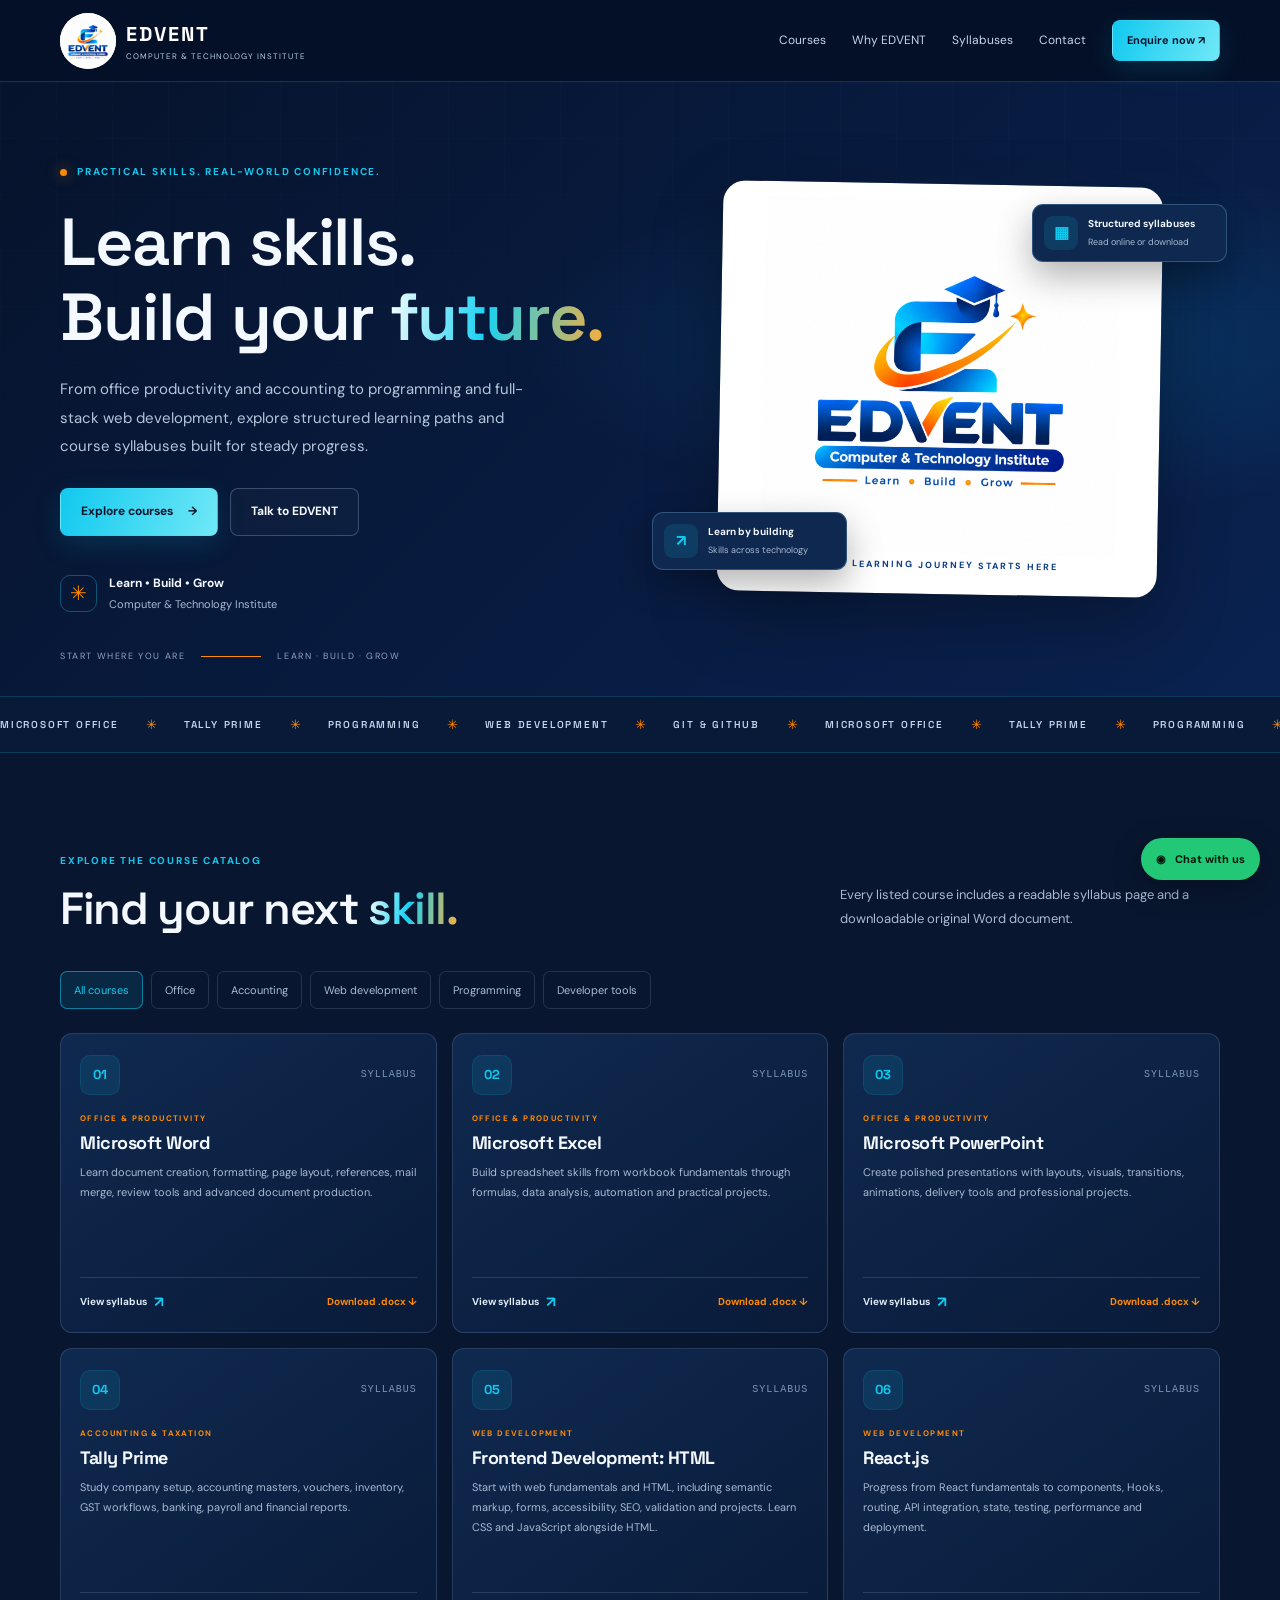
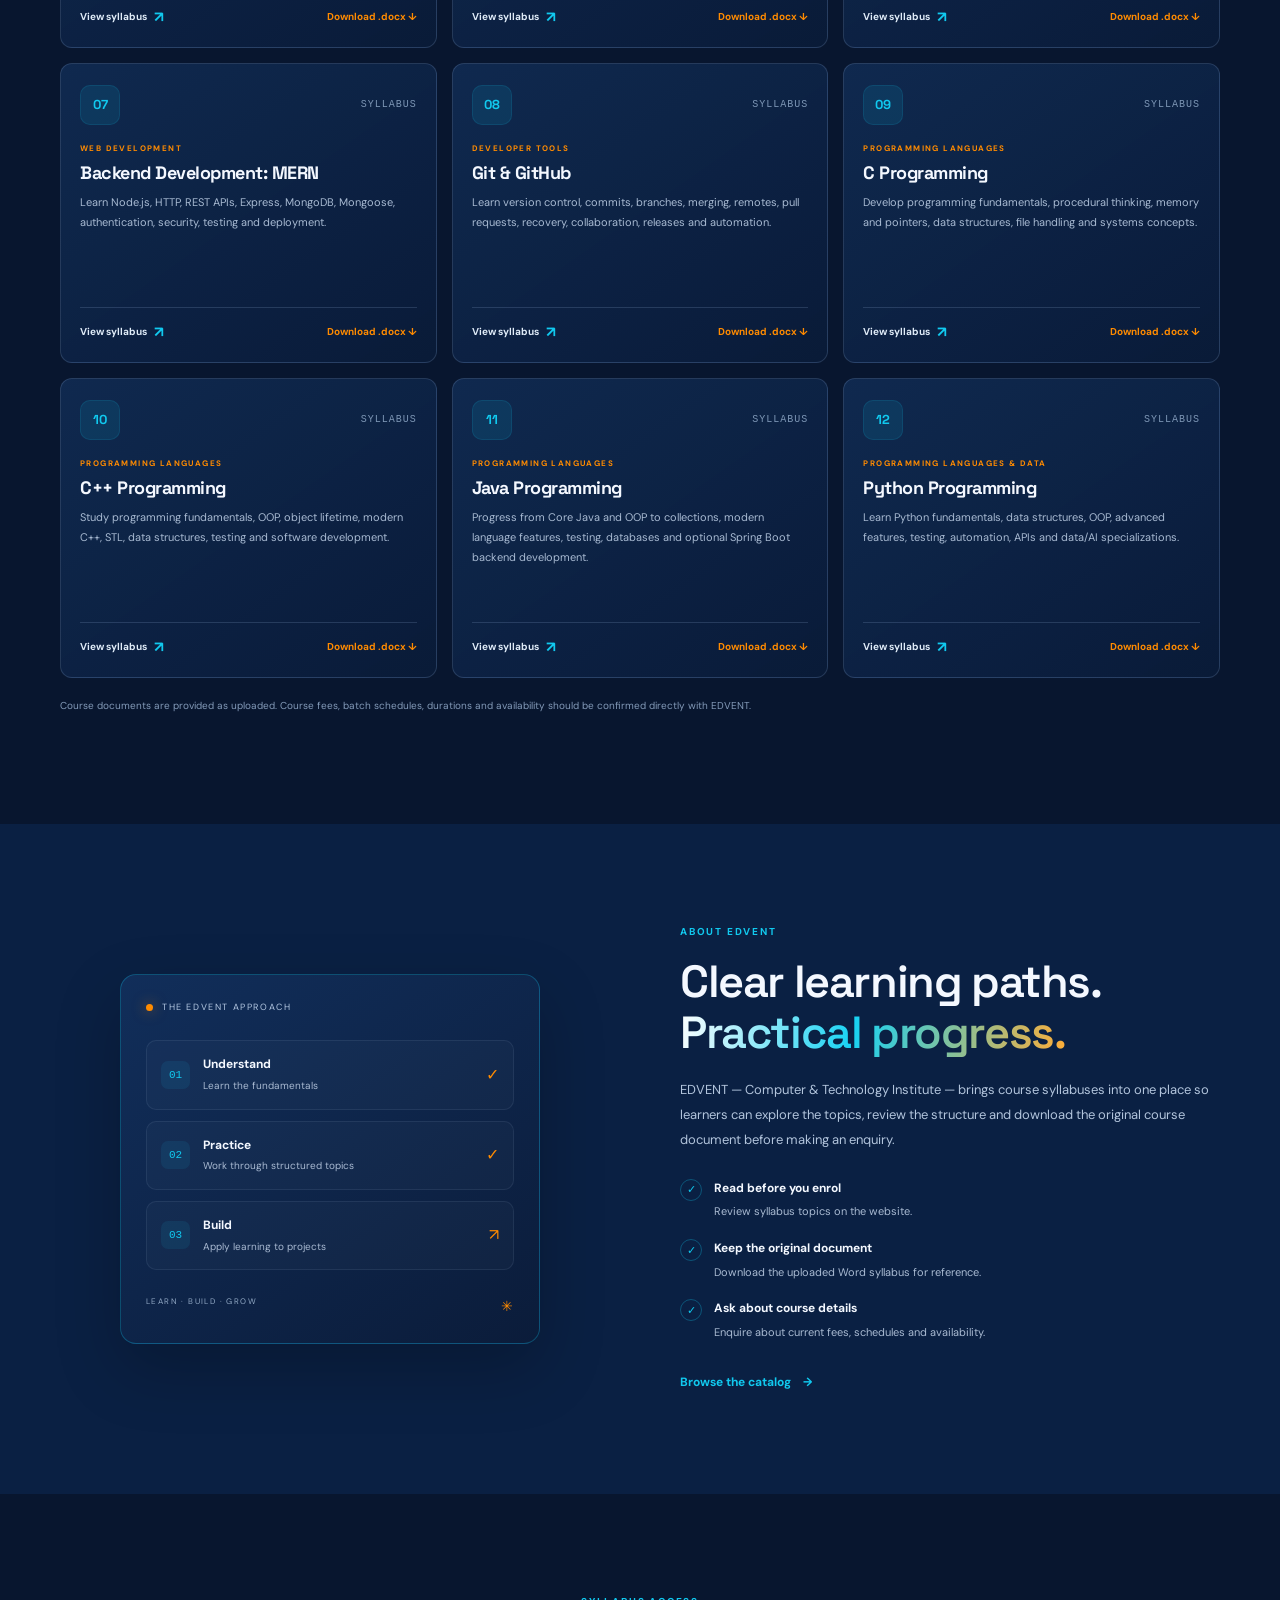
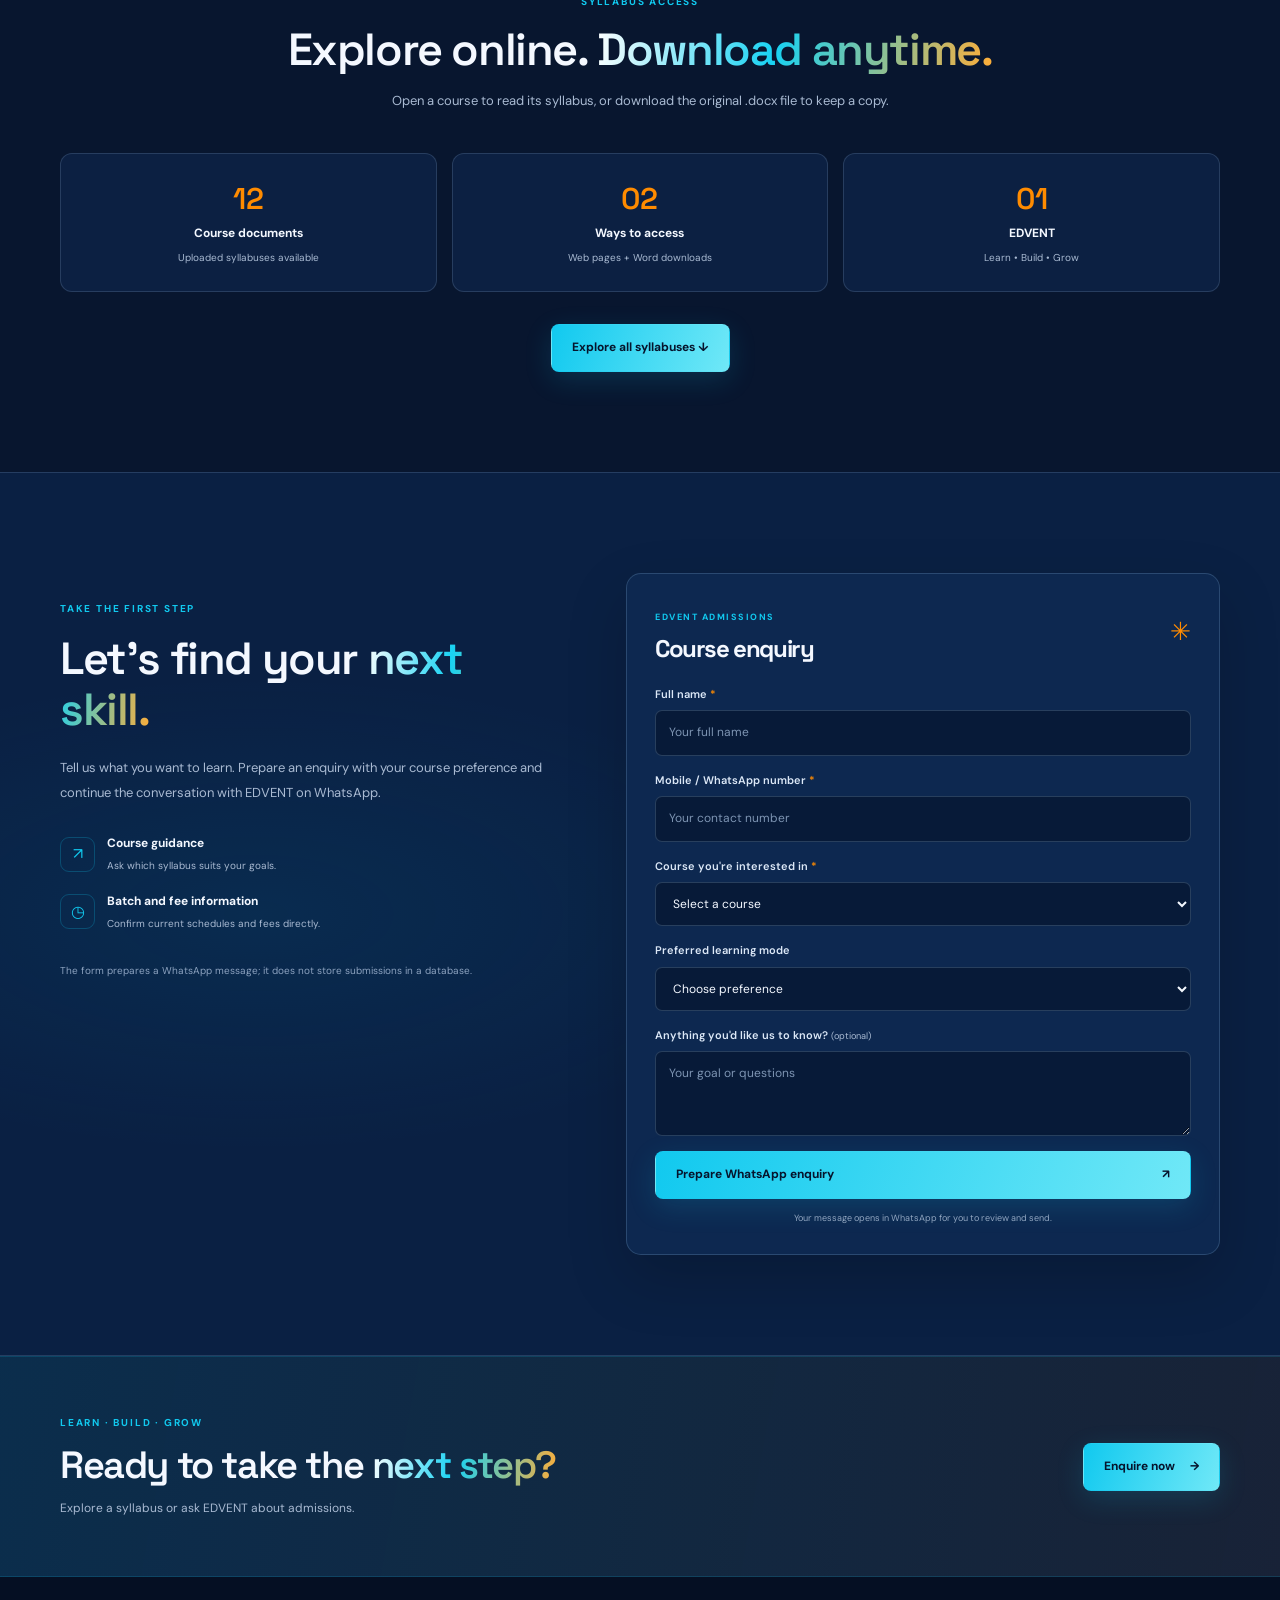
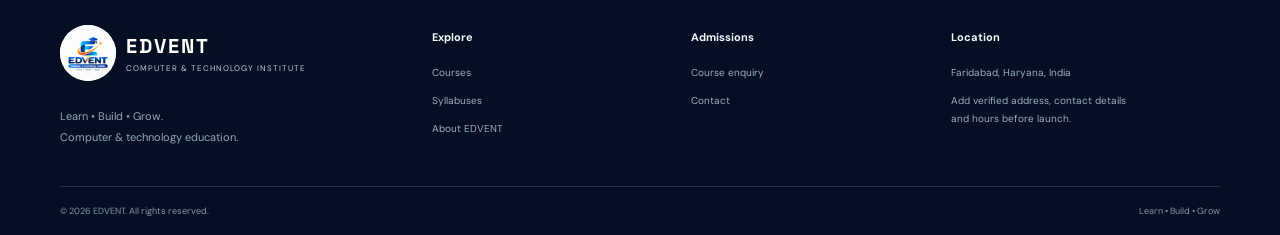
==== index.html @ 42998824 "Update EDVENT website" ====
<!doctype html>
<html lang="en"><head><meta charset="utf-8"><meta name="viewport" content="width=device-width,initial-scale=1"><title>EDVENT | Computer & Technology Institute</title><meta name="description" content="Explore practical computer and technology courses at EDVENT: Microsoft Office, Tally Prime, programming, frontend, React, backend MERN and more. View syllabuses and enquire about admissions."><meta name="robots" content="index,follow"><meta name="theme-color" content="#08275b"><link rel="canonical" href="https://edventindia.com/"><meta property="og:type" content="website"><meta property="og:title" content="EDVENT — Learn • Build • Grow"><meta property="og:description" content="Computer and technology courses with readable syllabuses and downloadable course documents."><meta property="og:url" content="https://edventindia.com/"><meta property="og:site_name" content="EDVENT"><link rel="icon" href="assets/favicon.svg" type="image/svg+xml"><link rel="stylesheet" href="styles.css"><script src="script.js" defer></script><script type="application/ld+json">{"@context":"https://schema.org","@type":"EducationalOrganization","name":"EDVENT — Computer & Technology Institute","url":"https://edventindia.com/","description":"Computer and technology training with structured course syllabuses.","areaServed":{"@type":"City","name":"Faridabad"}}</script></head>
<body><a class="skip-link" href="#main">Skip to content</a><header class="site-header"><div class="container nav-wrap"><a class="brand" href="#home" aria-label="EDVENT home"><img src="assets/edvent-logo.png" alt="EDVENT — Computer & Technology Institute — Learn Build Grow" class="brand-logo"><span class="brand-copy"><strong>EDVENT</strong><small>COMPUTER & TECHNOLOGY INSTITUTE</small></span></a><button class="menu-toggle" type="button" aria-expanded="false" aria-controls="primary-nav" aria-label="Open navigation"><span></span><span></span></button><nav id="primary-nav" class="primary-nav" aria-label="Main navigation"><a href="#courses">Courses</a><a href="#about">Why EDVENT</a><a href="#syllabus">Syllabuses</a><a href="#contact">Contact</a><a class="btn btn-small btn-primary" href="#admissions">Enquire now ↗</a></nav></div></header>
<main id="main"><section class="hero section" id="home"><div class="hero-grid" aria-hidden="true"></div><div class="container hero-layout"><div class="hero-copy"><div class="eyebrow"><span class="status-dot"></span> PRACTICAL SKILLS. REAL-WORLD CONFIDENCE.</div><h1>Learn skills.<br>Build your <span class="gradient-text">future.</span></h1><p class="hero-lede">From office productivity and accounting to programming and full-stack web development, explore structured learning paths and course syllabuses built for steady progress.</p><div class="hero-actions"><a class="btn btn-primary" href="#courses">Explore courses <span>→</span></a><a class="btn btn-ghost" href="#admissions">Talk to EDVENT</a></div><div class="hero-proof"><div class="proof-icon">✳</div><p><strong>Learn • Build • Grow</strong><span>Computer & Technology Institute</span></p></div></div><div class="hero-visual"><div class="logo-showcase"><img src="assets/edvent-logo.png" alt="EDVENT Computer & Technology Institute logo"><div class="logo-caption">YOUR LEARNING JOURNEY STARTS HERE</div></div><div class="floating-card floating-excel"><span class="float-icon">▦</span><span><strong>Structured syllabuses</strong><small>Read online or download</small></span></div><div class="floating-card floating-ai"><span class="float-icon">↗</span><span><strong>Learn by building</strong><small>Skills across technology</small></span></div></div></div><div class="container hero-bottom"><span>START WHERE YOU ARE</span><span class="bottom-line"></span><span>LEARN · BUILD · GROW</span></div></section>
<section class="ticker"><div class="ticker-track"><span>MICROSOFT OFFICE</span><i>✳</i><span>TALLY PRIME</span><i>✳</i><span>PROGRAMMING</span><i>✳</i><span>WEB DEVELOPMENT</span><i>✳</i><span>GIT & GITHUB</span><i>✳</i><span>MICROSOFT OFFICE</span><i>✳</i><span>TALLY PRIME</span><i>✳</i><span>PROGRAMMING</span><i>✳</i><span>WEB DEVELOPMENT</span><i>✳</i><span>GIT & GITHUB</span><i>✳</i></div></section>
<section class="section courses-section" id="courses"><div class="container"><div class="section-heading"><div><div class="eyebrow">EXPLORE THE COURSE CATALOG</div><h2>Find your next <span class="gradient-text">skill.</span></h2></div><p>Every listed course includes a readable syllabus page and a downloadable original Word document.</p></div><div class="course-filters" role="group" aria-label="Filter courses"><button class="filter-btn active" data-filter="all" aria-pressed="true">All courses</button><button class="filter-btn" data-filter="Office & Productivity" aria-pressed="false">Office</button><button class="filter-btn" data-filter="Accounting & Taxation" aria-pressed="false">Accounting</button><button class="filter-btn" data-filter="Web Development" aria-pressed="false">Web development</button><button class="filter-btn" data-filter="Programming Languages" aria-pressed="false">Programming</button><button class="filter-btn" data-filter="Developer Tools" aria-pressed="false">Developer tools</button></div><div class="course-grid"><article class="course-card" data-category="Office &amp; Productivity"><div class="course-top"><span class="course-icon">01</span><span class="course-number">SYLLABUS</span></div><span class="course-tag">OFFICE &amp; PRODUCTIVITY</span><h3>Microsoft Word</h3><p>Learn document creation, formatting, page layout, references, mail merge, review tools and advanced document production.</p><div class="course-actions"><a class="course-link" href="courses/word.html">View syllabus <span>↗</span></a><a class="download-link" href="downloads/word-syllabus.docx" download aria-label="Download Microsoft Word syllabus">Download .docx ↓</a></div></article><article class="course-card" data-category="Office &amp; Productivity"><div class="course-top"><span class="course-icon">02</span><span class="course-number">SYLLABUS</span></div><span class="course-tag">OFFICE &amp; PRODUCTIVITY</span><h3>Microsoft Excel</h3><p>Build spreadsheet skills from workbook fundamentals through formulas, data analysis, automation and practical projects.</p><div class="course-actions"><a class="course-link" href="courses/excel.html">View syllabus <span>↗</span></a><a class="download-link" href="downloads/excel-syllabus.docx" download aria-label="Download Microsoft Excel syllabus">Download .docx ↓</a></div></article><article class="course-card" data-category="Office &amp; Productivity"><div class="course-top"><span class="course-icon">03</span><span class="course-number">SYLLABUS</span></div><span class="course-tag">OFFICE &amp; PRODUCTIVITY</span><h3>Microsoft PowerPoint</h3><p>Create polished presentations with layouts, visuals, transitions, animations, delivery tools and professional projects.</p><div class="course-actions"><a class="course-link" href="courses/powerpoint.html">View syllabus <span>↗</span></a><a class="download-link" href="downloads/powerpoint-syllabus.docx" download aria-label="Download Microsoft PowerPoint syllabus">Download .docx ↓</a></div></article><article class="course-card" data-category="Accounting &amp; Taxation"><div class="course-top"><span class="course-icon">04</span><span class="course-number">SYLLABUS</span></div><span class="course-tag">ACCOUNTING &amp; TAXATION</span><h3>Tally Prime</h3><p>Study company setup, accounting masters, vouchers, inventory, GST workflows, banking, payroll and financial reports.</p><div class="course-actions"><a class="course-link" href="courses/tally-prime.html">View syllabus <span>↗</span></a><a class="download-link" href="downloads/tally-prime-syllabus.docx" download aria-label="Download Tally Prime syllabus">Download .docx ↓</a></div></article><article class="course-card" data-category="Web Development"><div class="course-top"><span class="course-icon">05</span><span class="course-number">SYLLABUS</span></div><span class="course-tag">WEB DEVELOPMENT</span><h3>Frontend Development: HTML</h3><p>Start with web fundamentals and HTML, including semantic markup, forms, accessibility, SEO, validation and projects. Learn CSS and JavaScript alongside HTML.</p><div class="course-actions"><a class="course-link" href="courses/html-css-js.html">View syllabus <span>↗</span></a><a class="download-link" href="downloads/html-css-js-syllabus.docx" download aria-label="Download Frontend Development: HTML syllabus">Download .docx ↓</a></div></article><article class="course-card" data-category="Web Development"><div class="course-top"><span class="course-icon">06</span><span class="course-number">SYLLABUS</span></div><span class="course-tag">WEB DEVELOPMENT</span><h3>React.js</h3><p>Progress from React fundamentals to components, Hooks, routing, API integration, state, testing, performance and deployment.</p><div class="course-actions"><a class="course-link" href="courses/react.html">View syllabus <span>↗</span></a><a class="download-link" href="downloads/react-syllabus.docx" download aria-label="Download React.js syllabus">Download .docx ↓</a></div></article><article class="course-card" data-category="Web Development"><div class="course-top"><span class="course-icon">07</span><span class="course-number">SYLLABUS</span></div><span class="course-tag">WEB DEVELOPMENT</span><h3>Backend Development: MERN</h3><p>Learn Node.js, HTTP, REST APIs, Express, MongoDB, Mongoose, authentication, security, testing and deployment.</p><div class="course-actions"><a class="course-link" href="courses/backend-mern.html">View syllabus <span>↗</span></a><a class="download-link" href="downloads/backend-mern-syllabus.docx" download aria-label="Download Backend Development: MERN syllabus">Download .docx ↓</a></div></article><article class="course-card" data-category="Developer Tools"><div class="course-top"><span class="course-icon">08</span><span class="course-number">SYLLABUS</span></div><span class="course-tag">DEVELOPER TOOLS</span><h3>Git &amp; GitHub</h3><p>Learn version control, commits, branches, merging, remotes, pull requests, recovery, collaboration, releases and automation.</p><div class="course-actions"><a class="course-link" href="courses/git-github.html">View syllabus <span>↗</span></a><a class="download-link" href="downloads/git-github-syllabus.docx" download aria-label="Download Git &amp; GitHub syllabus">Download .docx ↓</a></div></article><article class="course-card" data-category="Programming Languages"><div class="course-top"><span class="course-icon">09</span><span class="course-number">SYLLABUS</span></div><span class="course-tag">PROGRAMMING LANGUAGES</span><h3>C Programming</h3><p>Develop programming fundamentals, procedural thinking, memory and pointers, data structures, file handling and systems concepts.</p><div class="course-actions"><a class="course-link" href="courses/c-language.html">View syllabus <span>↗</span></a><a class="download-link" href="downloads/c-language-syllabus.docx" download aria-label="Download C Programming syllabus">Download .docx ↓</a></div></article><article class="course-card" data-category="Programming Languages"><div class="course-top"><span class="course-icon">10</span><span class="course-number">SYLLABUS</span></div><span class="course-tag">PROGRAMMING LANGUAGES</span><h3>C++ Programming</h3><p>Study programming fundamentals, OOP, object lifetime, modern C++, STL, data structures, testing and software development.</p><div class="course-actions"><a class="course-link" href="courses/cpp-language.html">View syllabus <span>↗</span></a><a class="download-link" href="downloads/cpp-language-syllabus.docx" download aria-label="Download C++ Programming syllabus">Download .docx ↓</a></div></article><article class="course-card" data-category="Programming Languages"><div class="course-top"><span class="course-icon">11</span><span class="course-number">SYLLABUS</span></div><span class="course-tag">PROGRAMMING LANGUAGES</span><h3>Java Programming</h3><p>Progress from Core Java and OOP to collections, modern language features, testing, databases and optional Spring Boot backend development.</p><div class="course-actions"><a class="course-link" href="courses/java.html">View syllabus <span>↗</span></a><a class="download-link" href="downloads/java-syllabus.docx" download aria-label="Download Java Programming syllabus">Download .docx ↓</a></div></article><article class="course-card" data-category="Programming Languages &amp; Data"><div class="course-top"><span class="course-icon">12</span><span class="course-number">SYLLABUS</span></div><span class="course-tag">PROGRAMMING LANGUAGES &amp; DATA</span><h3>Python Programming</h3><p>Learn Python fundamentals, data structures, OOP, advanced features, testing, automation, APIs and data/AI specializations.</p><div class="course-actions"><a class="course-link" href="courses/python.html">View syllabus <span>↗</span></a><a class="download-link" href="downloads/python-syllabus.docx" download aria-label="Download Python Programming syllabus">Download .docx ↓</a></div></article></div><p class="course-note">Course documents are provided as uploaded. Course fees, batch schedules, durations and availability should be confirmed directly with EDVENT.</p></div></section>
<section class="section about-section" id="about"><div class="container about-layout"><div class="about-visual"><div class="about-panel"><div class="panel-label"><span class="status-dot"></span> THE EDVENT APPROACH</div><div class="skill-stack"><div class="skill-row"><span class="skill-symbol">01</span><div><strong>Understand</strong><small>Learn the fundamentals</small></div><span class="skill-check">✓</span></div><div class="skill-row"><span class="skill-symbol">02</span><div><strong>Practice</strong><small>Work through structured topics</small></div><span class="skill-check">✓</span></div><div class="skill-row"><span class="skill-symbol">03</span><div><strong>Build</strong><small>Apply learning to projects</small></div><span class="skill-check">↗</span></div></div><div class="panel-bottom"><span>LEARN · BUILD · GROW</span><span>✳</span></div></div></div><div class="about-copy"><div class="eyebrow">ABOUT EDVENT</div><h2>Clear learning paths.<br><span class="gradient-text">Practical progress.</span></h2><p class="section-lede">EDVENT — Computer & Technology Institute — brings course syllabuses into one place so learners can explore the topics, review the structure and download the original course document before making an enquiry.</p><div class="benefit-list"><div><span class="benefit-check">✓</span><p><strong>Read before you enrol</strong><small>Review syllabus topics on the website.</small></p></div><div><span class="benefit-check">✓</span><p><strong>Keep the original document</strong><small>Download the uploaded Word syllabus for reference.</small></p></div><div><span class="benefit-check">✓</span><p><strong>Ask about course details</strong><small>Enquire about current fees, schedules and availability.</small></p></div></div><a class="text-link" href="#courses">Browse the catalog <span>→</span></a></div></div></section>
<section class="section learning-section" id="syllabus"><div class="container"><div class="section-heading centered-heading"><div class="eyebrow">SYLLABUS ACCESS</div><h2>Explore online. <span class="gradient-text">Download anytime.</span></h2><p>Open a course to read its syllabus, or download the original .docx file to keep a copy.</p></div><div class="download-summary"><div><span class="summary-number">12</span><strong>Course documents</strong><small>Uploaded syllabuses available</small></div><div><span class="summary-number">02</span><strong>Ways to access</strong><small>Web pages + Word downloads</small></div><div><span class="summary-number">01</span><strong>EDVENT</strong><small>Learn • Build • Grow</small></div></div><div class="text-center"><a class="btn btn-primary" href="#courses">Explore all syllabuses ↓</a></div></div></section>
<section class="section admissions-section" id="admissions"><div class="container admissions-layout"><div class="admissions-copy"><div class="eyebrow">TAKE THE FIRST STEP</div><h2>Let's find your <span class="gradient-text">next skill.</span></h2><p>Tell us what you want to learn. Prepare an enquiry with your course preference and continue the conversation with EDVENT on WhatsApp.</p><div class="contact-points"><div><span class="contact-point-icon">↗</span><span><strong>Course guidance</strong><small>Ask which syllabus suits your goals.</small></span></div><div><span class="contact-point-icon">◷</span><span><strong>Batch and fee information</strong><small>Confirm current schedules and fees directly.</small></span></div></div><p class="privacy-note">The form prepares a WhatsApp message; it does not store submissions in a database.</p></div><div class="form-card"><div class="form-header"><div><span class="form-kicker">EDVENT ADMISSIONS</span><h3>Course enquiry</h3></div><span class="form-spark">✳</span></div><form id="admission-form" novalidate><div class="field-row"><label for="student-name">Full name <span>*</span></label><input id="student-name" name="name" autocomplete="name" placeholder="Your full name" required minlength="2"></div><div class="field-row"><label for="student-phone">Mobile / WhatsApp number <span>*</span></label><input id="student-phone" name="phone" type="tel" inputmode="tel" autocomplete="tel" placeholder="Your contact number" required></div><div class="field-row"><label for="student-course">Course you're interested in <span>*</span></label><select id="student-course" name="course" required><option value="">Select a course</option><option>Microsoft Word</option><option>Microsoft Excel</option><option>Microsoft PowerPoint</option><option>Tally Prime</option><option>Frontend Development: HTML</option><option>React.js</option><option>Backend Development: MERN</option><option>Git &amp; GitHub</option><option>C Programming</option><option>C++ Programming</option><option>Java Programming</option><option>Python Programming</option><option>Power BI</option><option>Data Analytics</option><option>AI Tools</option><option>Taxation / TDS</option><option>Digital Skills</option><option>Not sure — need guidance</option></select></div><div class="field-row"><label for="student-mode">Preferred learning mode</label><select id="student-mode" name="mode"><option value="">Choose preference</option><option>Classroom</option><option>Online</option><option>Need guidance</option></select></div><div class="field-row"><label for="student-message">Anything you'd like us to know? <small>(optional)</small></label><textarea id="student-message" name="message" rows="3" placeholder="Your goal or questions"></textarea></div><p class="form-error" id="form-error" role="alert" aria-live="polite"></p><button class="btn btn-primary form-submit" type="submit">Prepare WhatsApp enquiry <span>↗</span></button><p class="form-disclaimer">Your message opens in WhatsApp for you to review and send.</p></form></div></div></section>
<section class="final-cta" id="contact"><div class="container final-cta-inner"><div><div class="eyebrow">LEARN · BUILD · GROW</div><h2>Ready to take the <span class="gradient-text">next step?</span></h2><p>Explore a syllabus or ask EDVENT about admissions.</p></div><a class="btn btn-primary" href="#admissions">Enquire now <span>→</span></a></div></section></main>
<footer class="site-footer"><div class="container footer-main"><div class="footer-brand"><a class="brand" href="#home"><img src="assets/edvent-logo.png" alt="EDVENT logo" class="brand-logo"><span class="brand-copy"><strong>EDVENT</strong><small>COMPUTER & TECHNOLOGY INSTITUTE</small></span></a><p>Learn • Build • Grow.<br>Computer & technology education.</p></div><div class="footer-column"><h4>Explore</h4><a href="#courses">Courses</a><a href="#syllabus">Syllabuses</a><a href="#about">About EDVENT</a></div><div class="footer-column"><h4>Admissions</h4><a href="#admissions">Course enquiry</a><a href="#contact">Contact</a></div><div class="footer-column"><h4>Location</h4><p>Faridabad, Haryana, India</p><p class="footer-small">Add verified address, contact details and hours before launch.</p></div></div><div class="container footer-bottom"><span>© <span id="current-year"></span> EDVENT. All rights reserved.</span><span>Learn • Build • Grow</span></div></footer><a class="floating-whatsapp" href="#" data-whatsapp data-message="Hi EDVENT! I would like to know more about your courses." aria-label="Chat with EDVENT on WhatsApp"><span>◉</span><span>Chat with us</span></a></body></html>
---- styles.css ----
@import url('https://fonts.googleapis.com/css2?family=DM+Sans:wght@400;500;600;700&family=Space+Grotesk:wght@400;500;600;700&display=swap');
:root{--bg:#07152d;--bg2:#0b2041;--panel:#10294f;--text:#f4f8ff;--muted:#a9bad2;--line:rgba(170,202,241,.17);--cyan:#11c9ef;--blue:#0875f9;--navy:#08275b;--orange:#ff8b00;--green:#75e4b0;--font:'DM Sans',sans-serif;--display:'Space Grotesk',sans-serif;--container:1160px}*{box-sizing:border-box}html{scroll-behavior:smooth;scroll-padding-top:90px}body{margin:0;background:var(--bg);color:var(--text);font-family:var(--font);line-height:1.65;-webkit-font-smoothing:antialiased}a{color:inherit;text-decoration:none}button,input,select,textarea{font:inherit}a:focus-visible,button:focus-visible,input:focus-visible,select:focus-visible,textarea:focus-visible{outline:2px solid var(--cyan);outline-offset:3px}.container{width:min(var(--container),calc(100% - 48px));margin-inline:auto}.section{padding:100px 0}.skip-link{position:absolute;top:-50px;left:16px;background:var(--cyan);color:#06152d;padding:8px 12px;z-index:100}.skip-link:focus{top:12px}.site-header{height:82px;position:sticky;top:0;z-index:50;background:rgba(5,17,39,.93);backdrop-filter:blur(18px);border-bottom:1px solid var(--line)}.nav-wrap{height:100%;display:flex;align-items:center;justify-content:space-between}.brand{display:inline-flex;align-items:center;gap:10px}.brand-logo{width:56px;height:56px;object-fit:contain;border-radius:50%;background:#fff}.brand-copy{display:grid;line-height:1.1;gap:5px}.brand-copy strong{font:700 20px var(--display);letter-spacing:2px;color:#fff}.brand-copy small{font-size:8px;letter-spacing:1px;color:#b8cce8}.primary-nav{display:flex;align-items:center;gap:26px}.primary-nav>a:not(.btn){font-size:12px;color:#c6d5e9}.primary-nav>a:not(.btn):hover{color:var(--cyan)}.btn{display:inline-flex;align-items:center;justify-content:center;gap:15px;padding:13px 20px;border-radius:8px;font-weight:700;font-size:12px;transition:transform .2s,background .2s;cursor:pointer;border:1px solid transparent}.btn:hover{transform:translateY(-2px)}.btn-primary{background:linear-gradient(110deg,var(--cyan),#70e8f7);color:#06142c;box-shadow:0 8px 28px rgba(17,201,239,.15)}.btn-primary:hover{background:linear-gradient(110deg,#56e2fa,#a2f5ff)}.btn-ghost{border-color:rgba(180,205,231,.28);color:var(--text);background:rgba(255,255,255,.025)}.btn-ghost:hover{border-color:var(--orange)}.btn-small{padding:10px 14px;font-size:11px}.menu-toggle{display:none}.hero{position:relative;overflow:hidden;padding:82px 0 32px;background:radial-gradient(ellipse at 80% 42%,rgba(0,164,231,.18),transparent 35%),linear-gradient(135deg,#06132c,#0a2250)}.hero-grid{position:absolute;inset:0;opacity:.15;background-image:linear-gradient(rgba(100,167,202,.17) 1px,transparent 1px),linear-gradient(90deg,rgba(100,167,202,.17) 1px,transparent 1px);background-size:56px 56px;mask-image:linear-gradient(to bottom,black,transparent 90%)}.hero-layout{position:relative;display:grid;grid-template-columns:1fr 1fr;gap:40px;align-items:center;min-height:450px}.eyebrow{font-size:10px;font-weight:700;letter-spacing:1.8px;color:var(--cyan);display:flex;align-items:center;gap:10px}.status-dot{width:7px;height:7px;border-radius:50%;background:var(--orange);box-shadow:0 0 14px rgba(255,139,0,.6)}h1,h2,h3{font-family:var(--display);line-height:1.13;letter-spacing:-1.4px}h1{font-size:clamp(46px,5.2vw,68px);margin:24px 0 20px;font-weight:600}h2{font-size:clamp(32px,4vw,45px);margin:14px 0 0;font-weight:600}.gradient-text{background:linear-gradient(100deg,#fff 0%,#18d2f3 45%,#ffad37 100%);-webkit-background-clip:text;background-clip:text;color:transparent}.hero-lede{max-width:480px;color:#b5c5db;font-size:15px;line-height:1.9;margin-bottom:27px}.hero-actions{display:flex;gap:12px;flex-wrap:wrap}.hero-proof{display:flex;gap:12px;align-items:center;margin-top:38px}.proof-icon{height:37px;width:37px;border:1px solid rgba(17,201,239,.35);border-radius:10px;display:grid;place-items:center;color:var(--orange);font-size:20px}.hero-proof p{margin:0;display:grid;gap:2px}.hero-proof strong{font-size:12px}.hero-proof p span{font-size:11px;color:var(--muted)}.hero-visual{min-height:400px;position:relative;display:grid;place-items:center}.logo-showcase{width:min(440px,100%);position:relative;z-index:1;background:#fff;border:1px solid rgba(255,255,255,.55);border-radius:22px;padding:14px 18px 12px;box-shadow:0 25px 70px rgba(0,0,0,.3);transform:rotate(1deg)}.logo-showcase img{display:block;width:100%;height:auto;max-height:355px;object-fit:contain}.logo-caption{text-align:center;color:#0a3d88;font-size:9px;font-weight:700;letter-spacing:2px;padding:4px 0 8px}.floating-card{position:absolute;z-index:3;display:flex;align-items:center;gap:10px;padding:11px;background:#0e2850;border:1px solid rgba(125,183,222,.3);border-radius:11px;box-shadow:0 14px 35px rgba(0,0,0,.3);min-width:195px}.floating-excel{top:20px;right:-7px}.floating-ai{bottom:24px;left:-8px}.float-icon{width:34px;height:34px;display:grid;place-items:center;border-radius:9px;font-weight:700;font-size:16px;background:rgba(17,201,239,.12);color:var(--cyan)}.floating-card>span:nth-child(2){display:grid;gap:2px}.floating-card strong{font-size:10px}.floating-card small{font-size:9px;color:var(--muted)}.hero-bottom{display:flex;align-items:center;gap:16px;color:#8ba4c5;font-size:9px;letter-spacing:1.6px;margin-top:35px}.bottom-line{height:1px;width:60px;background:var(--orange)}.ticker{border-block:1px solid rgba(17,201,239,.18);background:#081a38;overflow:hidden}.ticker-track{display:flex;align-items:center;justify-content:space-around;gap:27px;white-space:nowrap;padding:17px 0;min-width:max-content;animation:ticker 35s linear infinite}.ticker-track span{font:600 10px var(--display);letter-spacing:1.8px;color:#c4d5eb}.ticker-track i{font-style:normal;color:var(--orange);font-size:13px}@keyframes ticker{to{transform:translateX(-25%)}}.courses-section,.learning-section,.faq-section{background:#08162f}.section-heading{display:flex;justify-content:space-between;align-items:end;gap:40px;margin-bottom:36px}.section-heading>p{max-width:380px;color:var(--muted);font-size:13px;line-height:1.85;margin:0 0 4px}.course-filters{display:flex;gap:8px;flex-wrap:wrap;margin-bottom:24px}.filter-btn{padding:9px 13px;border-radius:7px;border:1px solid var(--line);background:transparent;color:#a8bdd8;font-size:11px;cursor:pointer}.filter-btn:hover,.filter-btn.active{background:rgba(17,201,239,.1);border-color:rgba(17,201,239,.55);color:var(--cyan)}.course-grid{display:grid;grid-template-columns:repeat(3,1fr);gap:15px}.course-card{display:flex;flex-direction:column;min-height:300px;padding:21px 19px 17px;border:1px solid var(--line);border-radius:12px;background:linear-gradient(145deg,rgba(17,43,83,.9),rgba(10,28,57,.92));transition:transform .22s,border-color .22s}.course-card:hover{transform:translateY(-4px);border-color:rgba(17,201,239,.48)}.course-card[hidden]{display:none}.course-top{display:flex;justify-content:space-between;align-items:center;margin-bottom:17px}.course-icon{width:40px;height:40px;display:grid;place-items:center;border-radius:10px;font:700 13px var(--display);color:var(--cyan);background:rgba(17,201,239,.1);border:1px solid rgba(17,201,239,.12)}.course-number{font:10px monospace;color:#7d96b5;letter-spacing:1px}.course-tag{font-size:8px;letter-spacing:1.4px;color:var(--orange);font-weight:700;margin-bottom:8px}.course-card h3{font-size:18px;letter-spacing:-.5px;margin:0 0 10px}.course-card p{color:#a8bad2;font-size:11px;line-height:1.8;margin:0 0 18px}.course-actions{margin-top:auto;border-top:1px solid var(--line);padding-top:12px;display:flex;align-items:center;justify-content:space-between;gap:10px;flex-wrap:wrap}.course-link{display:flex;align-items:center;justify-content:space-between;gap:7px;color:#e1edf9;font-size:10px;font-weight:700}.course-link span{font-size:15px;color:var(--cyan)}.download-link{font-size:10px;font-weight:700;color:var(--orange)}.course-note{font-size:10px;color:#839ab8;margin-top:20px}.about-section{background:#0a2043}.about-layout{display:grid;grid-template-columns:1fr 1fr;align-items:center;gap:80px}.about-visual{min-height:360px;display:grid;place-items:center}.about-panel{width:min(420px,100%);background:linear-gradient(145deg,#112e5a,#0b1c3a);border:1px solid rgba(17,201,239,.28);border-radius:16px;padding:25px;box-shadow:0 25px 65px rgba(0,0,0,.22)}.panel-label{font-size:9px;letter-spacing:1.6px;color:#b4c8e2;display:flex;align-items:center;gap:9px}.skill-stack{display:grid;gap:11px;margin:25px 0}.skill-row{display:flex;align-items:center;gap:13px;padding:14px;background:rgba(255,255,255,.025);border:1px solid rgba(165,197,224,.1);border-radius:10px}.skill-symbol{font:11px monospace;color:var(--cyan);padding:8px;border-radius:7px;background:rgba(17,201,239,.09)}.skill-row>div{display:grid;gap:3px}.skill-row strong{font-size:12px}.skill-row small{font-size:10px;color:var(--muted)}.skill-check{margin-left:auto;color:var(--orange)}.panel-bottom{display:flex;justify-content:space-between;color:#91a8c4;font-size:8px;letter-spacing:1.4px}.panel-bottom span:last-child{color:var(--orange);font-size:14px}.about-copy h2{margin:16px 0 20px}.section-lede{color:#b2c4dc;font-size:13px;line-height:1.9}.benefit-list{display:grid;gap:18px;margin:26px 0}.benefit-list>div{display:flex;gap:12px;align-items:flex-start}.benefit-check{width:22px;height:22px;display:grid;place-items:center;flex-shrink:0;border:1px solid rgba(17,201,239,.3);border-radius:50%;color:var(--cyan);font-size:11px}.benefit-list p{display:grid;gap:4px;margin:0}.benefit-list strong{font-size:12px}.benefit-list small{font-size:11px;color:var(--muted);line-height:1.7}.text-link{display:inline-flex;gap:12px;align-items:center;color:var(--cyan);font-size:12px;font-weight:700}.centered-heading{align-items:center;flex-direction:column;text-align:center;gap:0}.centered-heading h2{margin-bottom:13px}.centered-heading>p{max-width:500px}.download-summary{display:grid;grid-template-columns:repeat(3,1fr);gap:15px;margin:32px 0}.download-summary>div{display:grid;justify-items:center;gap:6px;padding:25px 15px;border:1px solid var(--line);border-radius:12px;background:rgba(15,38,74,.7);text-align:center}.summary-number{font:600 30px var(--display);color:var(--orange)}.download-summary strong{font-size:12px}.download-summary small{font-size:10px;color:var(--muted)}.text-center{text-align:center}.admissions-section{background:radial-gradient(ellipse at 20% 50%,rgba(0,144,192,.1),transparent 38%),#0a2043;border-block:1px solid var(--line)}.admissions-layout{display:grid;grid-template-columns:.9fr 1.1fr;gap:80px;align-items:start}.admissions-copy{padding-top:28px}.admissions-copy h2{margin:17px 0 20px}.admissions-copy>p{font-size:13px;color:var(--muted);line-height:1.9}.contact-points{display:grid;gap:17px;margin:29px 0}.contact-points>div{display:flex;gap:12px;align-items:center}.contact-point-icon{height:35px;width:35px;display:grid;place-items:center;color:var(--cyan);border:1px solid rgba(17,201,239,.23);border-radius:9px}.contact-points>div>span:last-child{display:grid;gap:4px}.contact-points strong{font-size:12px}.contact-points small{font-size:10px;color:var(--muted)}.privacy-note{font-size:10px!important;color:#8ca2bf!important}.form-card{background:#0d2850;border:1px solid rgba(133,181,218,.24);border-radius:15px;padding:28px;box-shadow:0 24px 60px rgba(0,0,0,.18)}.form-header{display:flex;justify-content:space-between;align-items:center;margin-bottom:23px}.form-kicker{font-size:9px;color:var(--cyan);letter-spacing:1.5px;font-weight:700}.form-header h3{font-size:24px;margin:7px 0 0}.form-spark{font-size:25px;color:var(--orange)}.field-row{display:grid;gap:7px;margin-bottom:15px}.field-row label{font-size:11px;font-weight:600;color:#dce8f7}.field-row label span{color:var(--orange)}.field-row label small{color:var(--muted);font-weight:400}.field-row input,.field-row select,.field-row textarea{width:100%;background:#071a38;color:var(--text);border:1px solid rgba(145,179,210,.24);border-radius:7px;padding:12px 13px;font-size:12px;min-height:44px}.field-row input::placeholder,.field-row textarea::placeholder{color:#7d94b2}.field-row textarea{resize:vertical;min-height:80px}.form-error{font-size:11px;color:#ffaaa1}.form-submit{width:100%;justify-content:space-between}.form-disclaimer{font-size:9px;color:#91a6c0;text-align:center;line-height:1.7;margin:12px 0 0}.final-cta{padding:58px 0;background:linear-gradient(100deg,rgba(17,201,239,.1),rgba(255,139,0,.06)),#0a1c3a;border-block:1px solid rgba(17,201,239,.16)}.final-cta-inner{display:flex;align-items:center;justify-content:space-between;gap:30px}.final-cta h2{font-size:clamp(28px,3.5vw,38px);margin:12px 0}.final-cta p{color:var(--muted);font-size:12px;margin:0}.site-footer{background:#050f23}.footer-main{padding:48px 0 38px;display:grid;grid-template-columns:1.5fr 1fr 1fr 1.2fr;gap:35px}.footer-brand>p{font-size:11px;color:#91a5c0;line-height:1.9;margin:16px 0 0}.footer-column{display:flex;flex-direction:column;align-items:flex-start;gap:10px}.footer-column h4{font-size:11px;margin:3px 0 7px}.footer-column>a,.footer-column>p{font-size:10px;color:#9aacc4;margin:0;line-height:1.8}.footer-column>a:hover{color:var(--cyan)}.footer-small{max-width:190px}.footer-bottom{border-top:1px solid var(--line);padding:17px 0;display:flex;justify-content:space-between;gap:20px;font-size:9px;color:#8196b1}.floating-whatsapp{position:fixed;right:20px;bottom:20px;z-index:40;display:flex;align-items:center;gap:9px;padding:12px 15px;border-radius:50px;background:#22c875;color:#04170c;font-size:11px;font-weight:700;box-shadow:0 9px 30px rgba(0,0,0,.28)}.course-hero{padding:65px 0 48px;background:radial-gradient(ellipse at 75% 20%,rgba(17,201,239,.13),transparent 35%),linear-gradient(135deg,#06132c,#0b2450);border-bottom:1px solid var(--line)}.course-hero h1{font-size:clamp(38px,5vw,58px);margin:18px 0}.course-hero p{max-width:800px;color:#b3c4db;font-size:14px;line-height:1.9}.syllabus-note{font-size:10px!important;color:#8da5c4!important;margin-top:22px}.syllabus-section{padding-top:55px}.syllabus-layout{display:grid;grid-template-columns:240px minmax(0,1fr);gap:38px;align-items:start}.syllabus-sidebar{position:sticky;top:105px;padding:20px;border:1px solid var(--line);border-radius:12px;background:#0c2143}.syllabus-sidebar h2{font-size:18px;margin:0 0 10px}.syllabus-sidebar p{font-size:11px;color:var(--muted);line-height:1.8}.download-wide{width:100%;padding:11px;font-size:10px;margin:8px 0 16px}.syllabus-sidebar .text-link{font-size:10px}.syllabus-content{min-width:0;background:#fff;color:#17243a;border-radius:12px;padding:clamp(22px,4vw,45px);box-shadow:0 20px 55px rgba(0,0,0,.15);overflow-wrap:anywhere}.syllabus-content h1,.syllabus-content h2,.syllabus-content h3,.syllabus-content h4{color:#0a397d;line-height:1.3;letter-spacing:-.4px;margin:1.5em 0 .55em}.syllabus-content h1{font-size:30px;margin-top:0}.syllabus-content h2{font-size:24px}.syllabus-content h3{font-size:18px}.syllabus-content h4{font-size:15px}.syllabus-content p,.syllabus-content li{font-size:13px;line-height:1.8;color:#26374d}.syllabus-content ul{padding-left:23px}.syllabus-content li{margin:4px 0}.syllabus-content table{border-collapse:collapse;width:100%;font-size:12px}.syllabus-content th,.syllabus-content td{border:1px solid #d6e0ec;padding:9px;text-align:left;vertical-align:top}.syllabus-content th{background:#eaf5ff;color:#0a397d}.table-scroll{overflow-x:auto;margin:18px 0}.course-hero .hero-actions{margin-top:20px}
@media(max-width:1000px){.primary-nav{gap:16px}.course-grid{grid-template-columns:repeat(2,1fr)}.about-layout,.admissions-layout{gap:40px}.footer-main{gap:22px}}
@media(max-width:760px){.container{width:min(100% - 36px,var(--container))}.section{padding:72px 0}.site-header{height:72px}.brand-logo{width:46px;height:46px}.brand-copy strong{font-size:18px}.brand-copy small{font-size:7px}.menu-toggle{display:flex;width:42px;height:42px;flex-direction:column;justify-content:center;align-items:center;gap:6px;border:1px solid var(--line);border-radius:8px;background:transparent}.menu-toggle span{width:17px;height:1.5px;background:#dce8f5}.primary-nav{display:none;position:absolute;top:71px;left:0;right:0;padding:18px 20px 24px;background:#091625;border-bottom:1px solid var(--line);flex-direction:column;align-items:stretch;gap:0}.primary-nav.open{display:flex}.primary-nav>a:not(.btn){padding:13px 3px;border-bottom:1px solid var(--line)}.primary-nav .nav-cta{margin-top:14px}.hero{padding:58px 0 30px}.hero-layout{grid-template-columns:1fr;gap:25px}.hero-visual{min-height:320px;margin:0 5px}.logo-showcase{max-width:390px}.logo-showcase img{max-height:300px}.floating-excel{right:-4px;top:4px}.floating-ai{left:-4px;bottom:7px}.hero-bottom{margin-top:20px;font-size:8px}.section-heading{align-items:flex-start;flex-direction:column;gap:16px}.course-grid{grid-template-columns:repeat(2,minmax(0,1fr))}.course-card{min-height:295px}.about-layout{grid-template-columns:1fr;gap:35px}.about-visual{min-height:315px}.about-copy{max-width:600px}.download-summary{grid-template-columns:1fr;gap:10px}.download-summary>div{padding:17px}.admissions-layout{grid-template-columns:1fr;gap:28px}.admissions-copy{padding-top:0}.form-card{padding:23px}.final-cta-inner{align-items:flex-start;flex-direction:column}.footer-main{grid-template-columns:repeat(2,1fr);gap:30px 22px}.footer-brand{grid-column:1/-1}.syllabus-layout{grid-template-columns:1fr;gap:20px}.syllabus-sidebar{position:static}.syllabus-sidebar p{max-width:500px}.syllabus-content{padding:24px}.syllabus-content h1{font-size:25px}.syllabus-content h2{font-size:21px}}
@media(max-width:440px){.container{width:calc(100% - 30px)}.brand{gap:7px}.brand-logo{width:40px;height:40px}.brand-copy strong{font-size:16px}.brand-copy small{font-size:6px;letter-spacing:.6px}.hero h1{font-size:45px}.hero-lede{font-size:13px}.hero-actions .btn{padding:12px 14px;font-size:11px}.hero-visual{min-height:270px}.logo-showcase{max-width:320px;padding:10px}.logo-showcase img{max-height:240px}.floating-card{min-width:165px;padding:9px;gap:7px}.floating-card strong{font-size:9px}.floating-card small{font-size:8px}.course-grid{grid-template-columns:1fr}.course-card{min-height:0}.course-card p{font-size:12px}.course-card h3{font-size:19px}.course-filters{gap:6px}.filter-btn{padding:8px 9px;font-size:10px}.form-card{padding:20px 16px}.footer-main{gap:26px 14px}.footer-column>a,.footer-column>p{font-size:9px}.floating-whatsapp{right:12px;bottom:12px;padding:10px 13px}.syllabus-content{padding:18px}.syllabus-content p,.syllabus-content li{font-size:12px}}
@media(prefers-reduced-motion:reduce){*,*::before,*::after{scroll-behavior:auto!important;animation-duration:.01ms!important;animation-iteration-count:1!important;transition-duration:.01ms!important}}
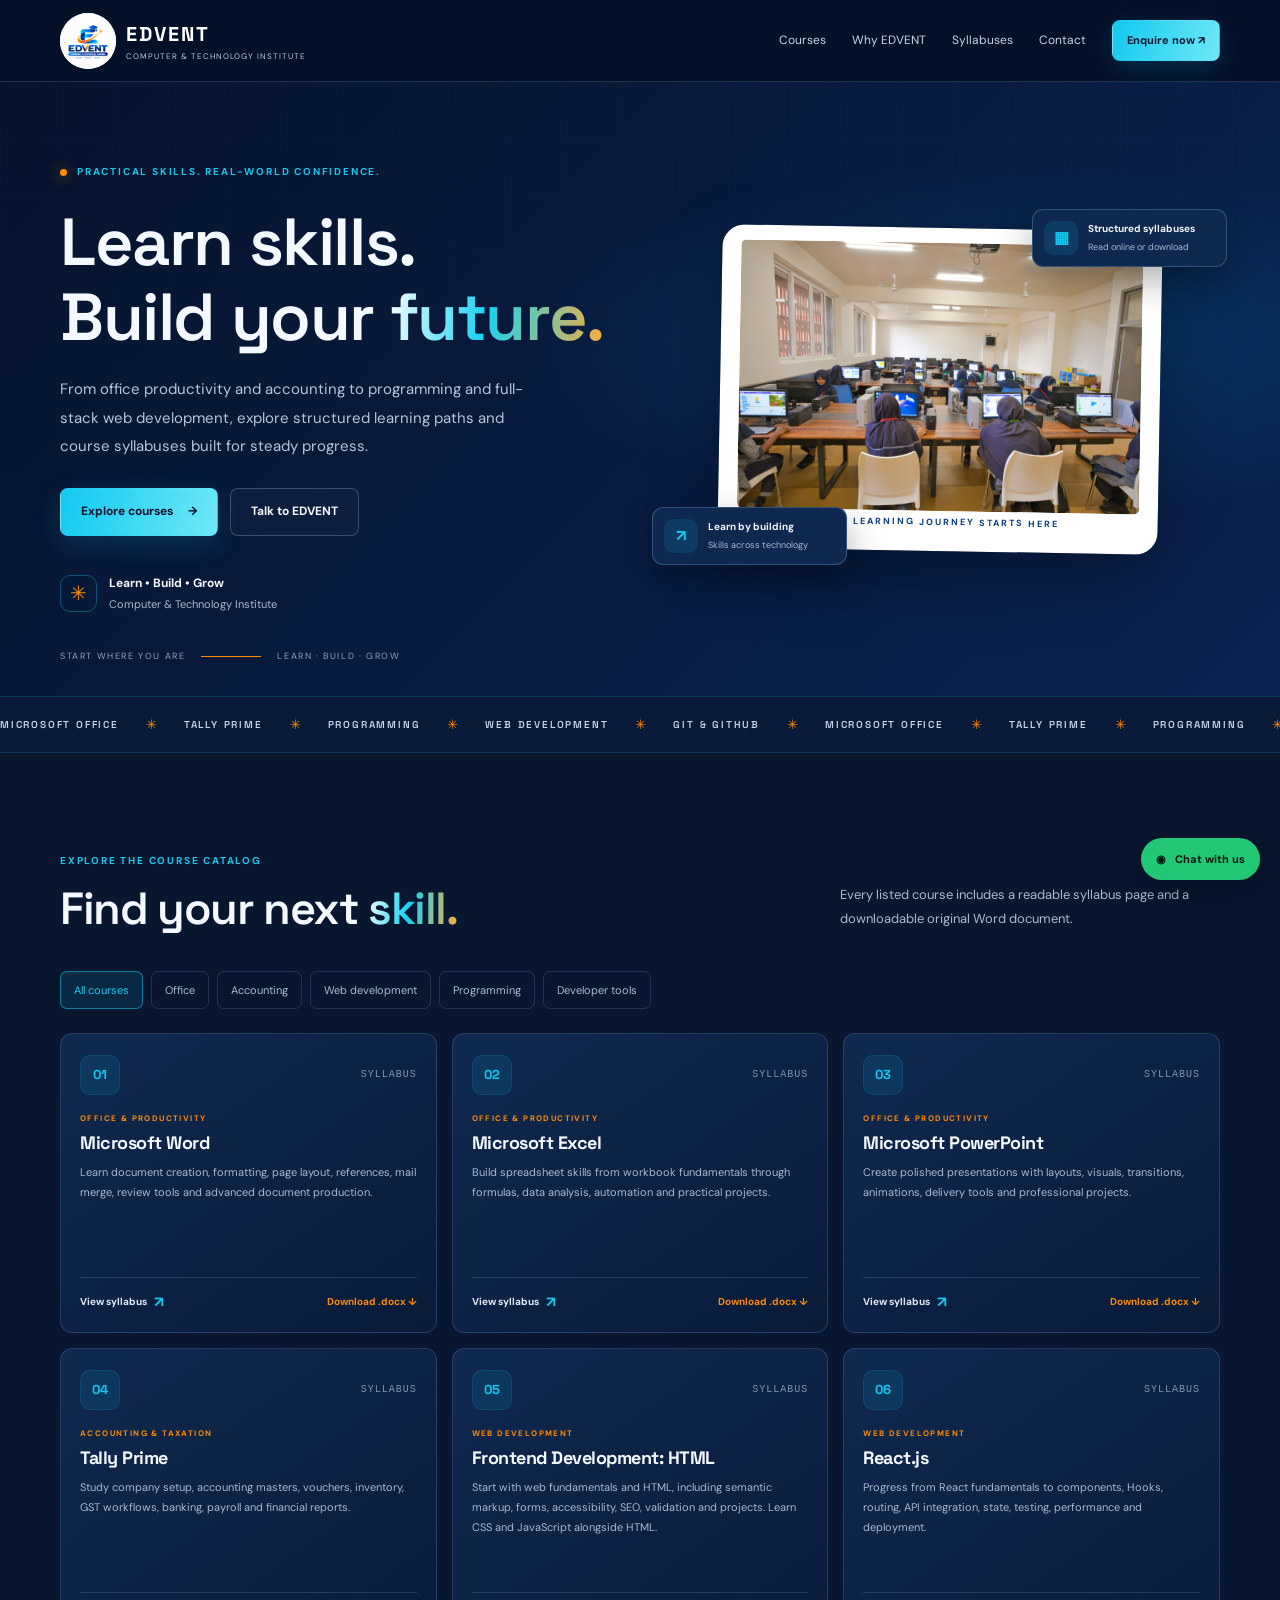
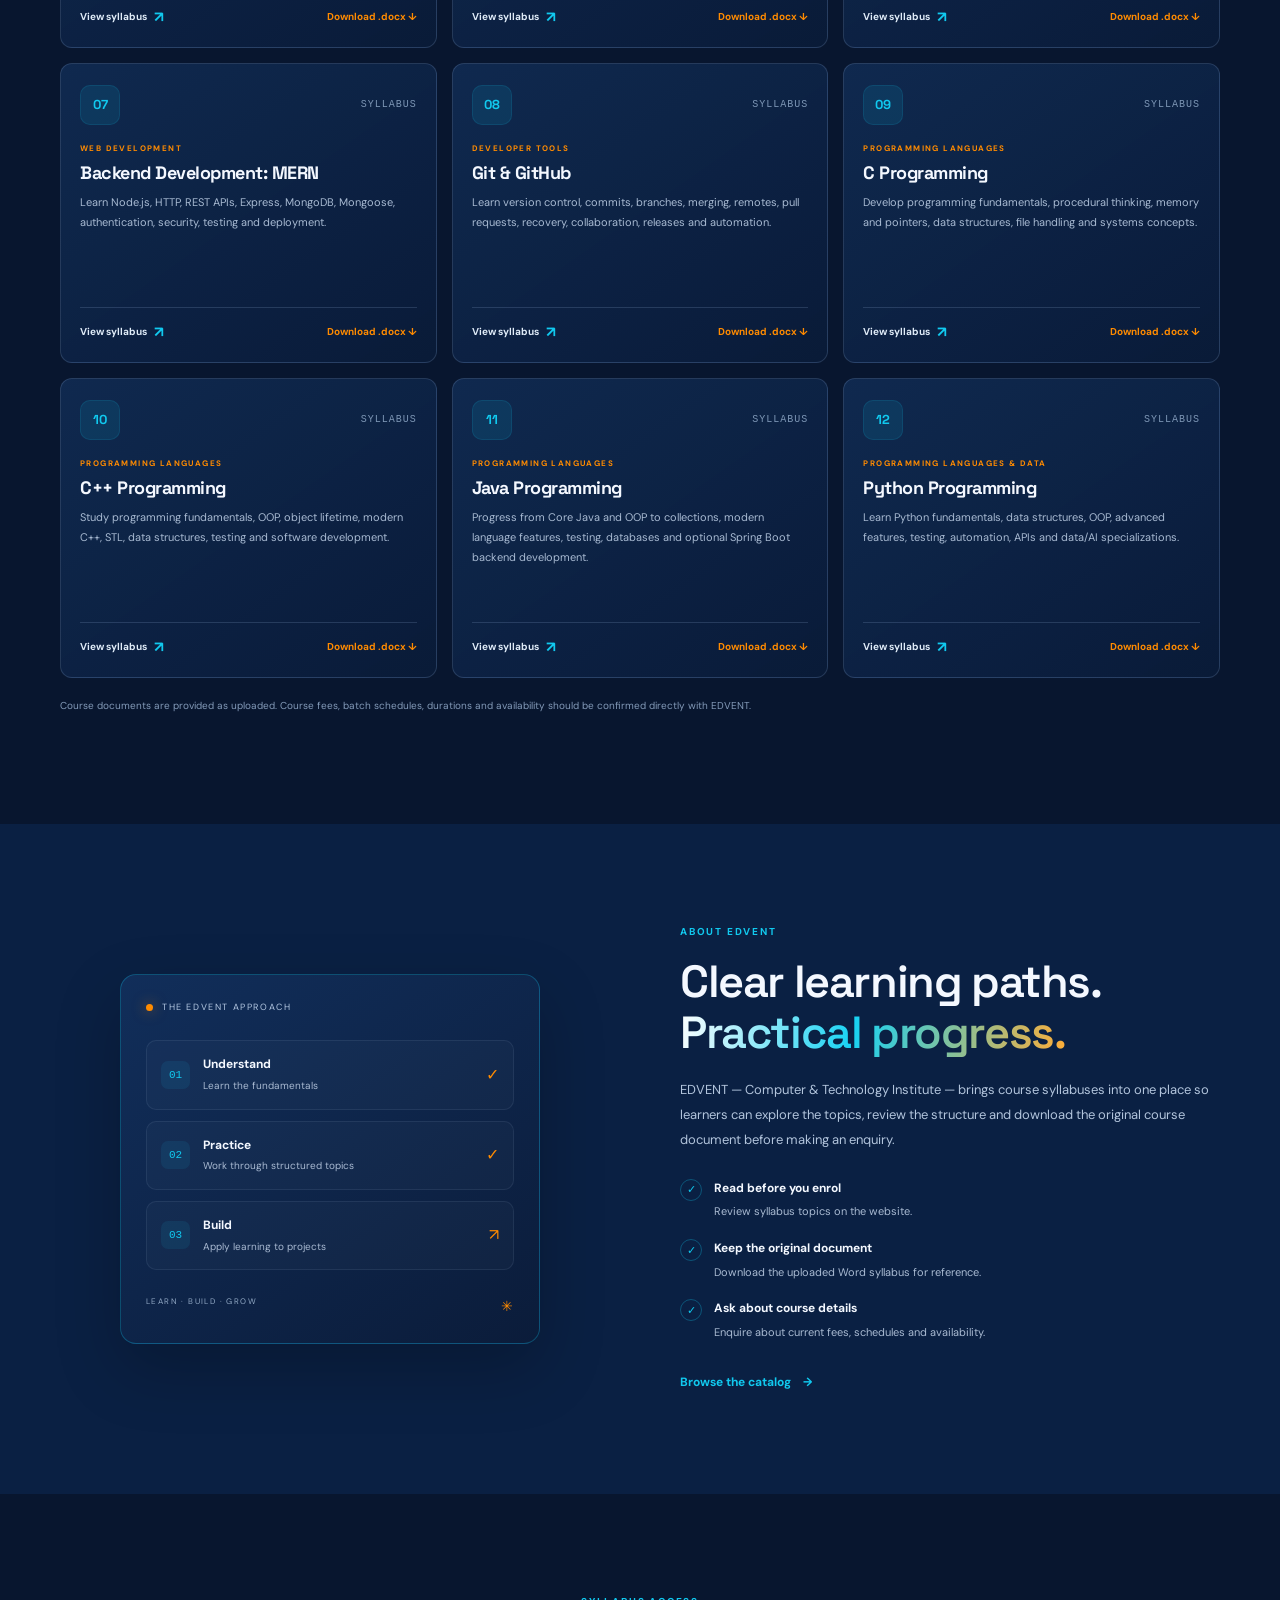
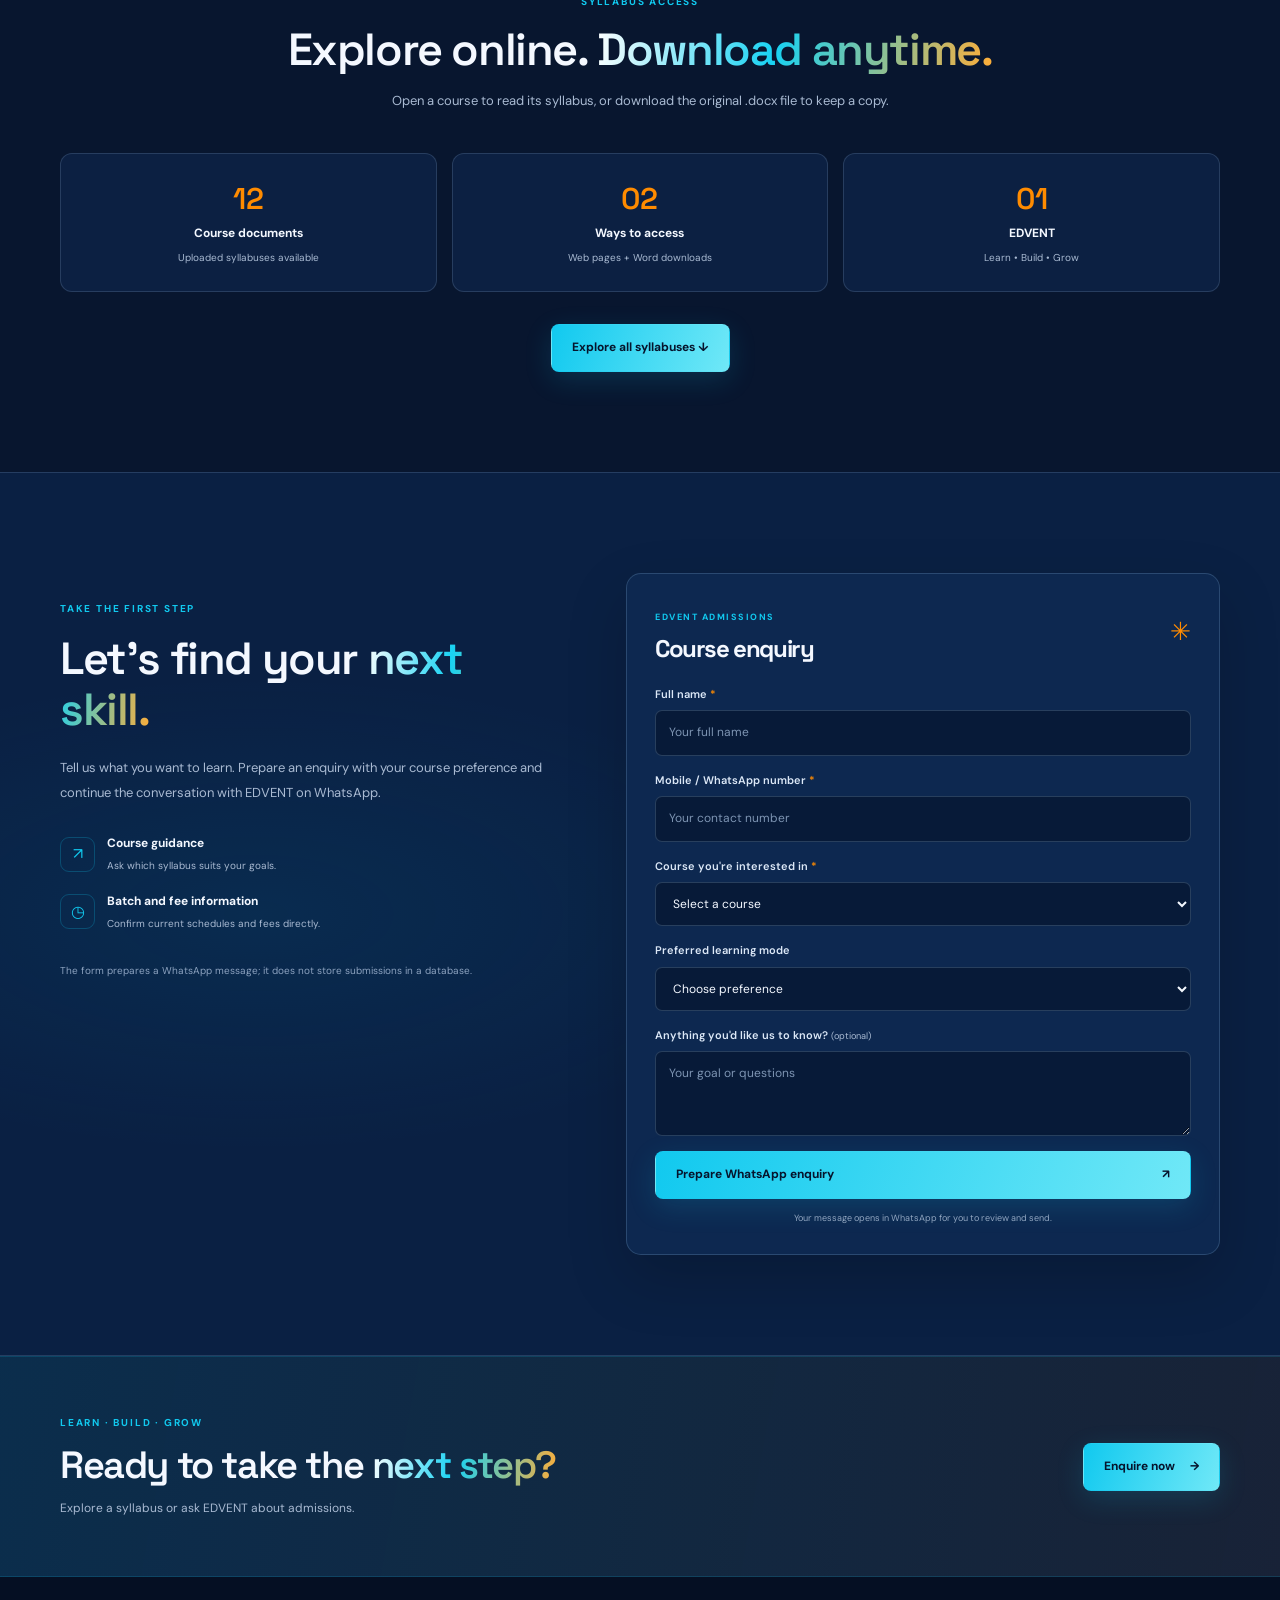
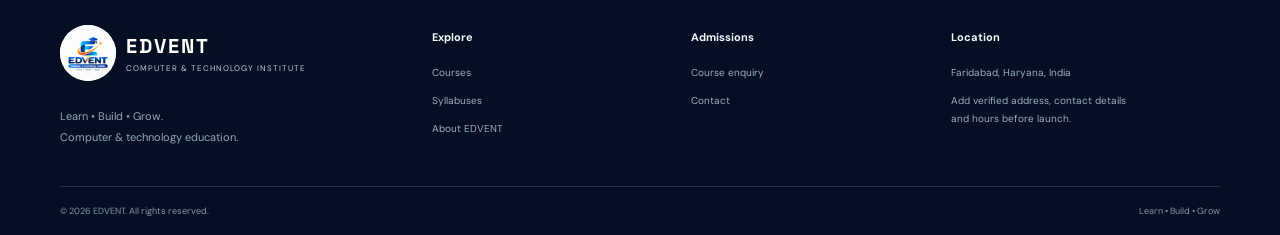
==== commit 4a793822: "Image Change" ====
--- a/index.html
+++ b/index.html
@@ -1,11 +1,803 @@
-<!doctype html>
-<html lang="en"><head><meta charset="utf-8"><meta name="viewport" content="width=device-width,initial-scale=1"><title>EDVENT | Computer & Technology Institute</title><meta name="description" content="Explore practical computer and technology courses at EDVENT: Microsoft Office, Tally Prime, programming, frontend, React, backend MERN and more. View syllabuses and enquire about admissions."><meta name="robots" content="index,follow"><meta name="theme-color" content="#08275b"><link rel="canonical" href="https://edventindia.com/"><meta property="og:type" content="website"><meta property="og:title" content="EDVENT — Learn • Build • Grow"><meta property="og:description" content="Computer and technology courses with readable syllabuses and downloadable course documents."><meta property="og:url" content="https://edventindia.com/"><meta property="og:site_name" content="EDVENT"><link rel="icon" href="assets/favicon.svg" type="image/svg+xml"><link rel="stylesheet" href="styles.css"><script src="script.js" defer></script><script type="application/ld+json">{"@context":"https://schema.org","@type":"EducationalOrganization","name":"EDVENT — Computer & Technology Institute","url":"https://edventindia.com/","description":"Computer and technology training with structured course syllabuses.","areaServed":{"@type":"City","name":"Faridabad"}}</script></head>
-<body><a class="skip-link" href="#main">Skip to content</a><header class="site-header"><div class="container nav-wrap"><a class="brand" href="#home" aria-label="EDVENT home"><img src="assets/edvent-logo.png" alt="EDVENT — Computer & Technology Institute — Learn Build Grow" class="brand-logo"><span class="brand-copy"><strong>EDVENT</strong><small>COMPUTER & TECHNOLOGY INSTITUTE</small></span></a><button class="menu-toggle" type="button" aria-expanded="false" aria-controls="primary-nav" aria-label="Open navigation"><span></span><span></span></button><nav id="primary-nav" class="primary-nav" aria-label="Main navigation"><a href="#courses">Courses</a><a href="#about">Why EDVENT</a><a href="#syllabus">Syllabuses</a><a href="#contact">Contact</a><a class="btn btn-small btn-primary" href="#admissions">Enquire now ↗</a></nav></div></header>
-<main id="main"><section class="hero section" id="home"><div class="hero-grid" aria-hidden="true"></div><div class="container hero-layout"><div class="hero-copy"><div class="eyebrow"><span class="status-dot"></span> PRACTICAL SKILLS. REAL-WORLD CONFIDENCE.</div><h1>Learn skills.<br>Build your <span class="gradient-text">future.</span></h1><p class="hero-lede">From office productivity and accounting to programming and full-stack web development, explore structured learning paths and course syllabuses built for steady progress.</p><div class="hero-actions"><a class="btn btn-primary" href="#courses">Explore courses <span>→</span></a><a class="btn btn-ghost" href="#admissions">Talk to EDVENT</a></div><div class="hero-proof"><div class="proof-icon">✳</div><p><strong>Learn • Build • Grow</strong><span>Computer & Technology Institute</span></p></div></div><div class="hero-visual"><div class="logo-showcase"><img src="assets/edvent-logo.png" alt="EDVENT Computer & Technology Institute logo"><div class="logo-caption">YOUR LEARNING JOURNEY STARTS HERE</div></div><div class="floating-card floating-excel"><span class="float-icon">▦</span><span><strong>Structured syllabuses</strong><small>Read online or download</small></span></div><div class="floating-card floating-ai"><span class="float-icon">↗</span><span><strong>Learn by building</strong><small>Skills across technology</small></span></div></div></div><div class="container hero-bottom"><span>START WHERE YOU ARE</span><span class="bottom-line"></span><span>LEARN · BUILD · GROW</span></div></section>
-<section class="ticker"><div class="ticker-track"><span>MICROSOFT OFFICE</span><i>✳</i><span>TALLY PRIME</span><i>✳</i><span>PROGRAMMING</span><i>✳</i><span>WEB DEVELOPMENT</span><i>✳</i><span>GIT & GITHUB</span><i>✳</i><span>MICROSOFT OFFICE</span><i>✳</i><span>TALLY PRIME</span><i>✳</i><span>PROGRAMMING</span><i>✳</i><span>WEB DEVELOPMENT</span><i>✳</i><span>GIT & GITHUB</span><i>✳</i></div></section>
-<section class="section courses-section" id="courses"><div class="container"><div class="section-heading"><div><div class="eyebrow">EXPLORE THE COURSE CATALOG</div><h2>Find your next <span class="gradient-text">skill.</span></h2></div><p>Every listed course includes a readable syllabus page and a downloadable original Word document.</p></div><div class="course-filters" role="group" aria-label="Filter courses"><button class="filter-btn active" data-filter="all" aria-pressed="true">All courses</button><button class="filter-btn" data-filter="Office & Productivity" aria-pressed="false">Office</button><button class="filter-btn" data-filter="Accounting & Taxation" aria-pressed="false">Accounting</button><button class="filter-btn" data-filter="Web Development" aria-pressed="false">Web development</button><button class="filter-btn" data-filter="Programming Languages" aria-pressed="false">Programming</button><button class="filter-btn" data-filter="Developer Tools" aria-pressed="false">Developer tools</button></div><div class="course-grid"><article class="course-card" data-category="Office &amp; Productivity"><div class="course-top"><span class="course-icon">01</span><span class="course-number">SYLLABUS</span></div><span class="course-tag">OFFICE &amp; PRODUCTIVITY</span><h3>Microsoft Word</h3><p>Learn document creation, formatting, page layout, references, mail merge, review tools and advanced document production.</p><div class="course-actions"><a class="course-link" href="courses/word.html">View syllabus <span>↗</span></a><a class="download-link" href="downloads/word-syllabus.docx" download aria-label="Download Microsoft Word syllabus">Download .docx ↓</a></div></article><article class="course-card" data-category="Office &amp; Productivity"><div class="course-top"><span class="course-icon">02</span><span class="course-number">SYLLABUS</span></div><span class="course-tag">OFFICE &amp; PRODUCTIVITY</span><h3>Microsoft Excel</h3><p>Build spreadsheet skills from workbook fundamentals through formulas, data analysis, automation and practical projects.</p><div class="course-actions"><a class="course-link" href="courses/excel.html">View syllabus <span>↗</span></a><a class="download-link" href="downloads/excel-syllabus.docx" download aria-label="Download Microsoft Excel syllabus">Download .docx ↓</a></div></article><article class="course-card" data-category="Office &amp; Productivity"><div class="course-top"><span class="course-icon">03</span><span class="course-number">SYLLABUS</span></div><span class="course-tag">OFFICE &amp; PRODUCTIVITY</span><h3>Microsoft PowerPoint</h3><p>Create polished presentations with layouts, visuals, transitions, animations, delivery tools and professional projects.</p><div class="course-actions"><a class="course-link" href="courses/powerpoint.html">View syllabus <span>↗</span></a><a class="download-link" href="downloads/powerpoint-syllabus.docx" download aria-label="Download Microsoft PowerPoint syllabus">Download .docx ↓</a></div></article><article class="course-card" data-category="Accounting &amp; Taxation"><div class="course-top"><span class="course-icon">04</span><span class="course-number">SYLLABUS</span></div><span class="course-tag">ACCOUNTING &amp; TAXATION</span><h3>Tally Prime</h3><p>Study company setup, accounting masters, vouchers, inventory, GST workflows, banking, payroll and financial reports.</p><div class="course-actions"><a class="course-link" href="courses/tally-prime.html">View syllabus <span>↗</span></a><a class="download-link" href="downloads/tally-prime-syllabus.docx" download aria-label="Download Tally Prime syllabus">Download .docx ↓</a></div></article><article class="course-card" data-category="Web Development"><div class="course-top"><span class="course-icon">05</span><span class="course-number">SYLLABUS</span></div><span class="course-tag">WEB DEVELOPMENT</span><h3>Frontend Development: HTML</h3><p>Start with web fundamentals and HTML, including semantic markup, forms, accessibility, SEO, validation and projects. Learn CSS and JavaScript alongside HTML.</p><div class="course-actions"><a class="course-link" href="courses/html-css-js.html">View syllabus <span>↗</span></a><a class="download-link" href="downloads/html-css-js-syllabus.docx" download aria-label="Download Frontend Development: HTML syllabus">Download .docx ↓</a></div></article><article class="course-card" data-category="Web Development"><div class="course-top"><span class="course-icon">06</span><span class="course-number">SYLLABUS</span></div><span class="course-tag">WEB DEVELOPMENT</span><h3>React.js</h3><p>Progress from React fundamentals to components, Hooks, routing, API integration, state, testing, performance and deployment.</p><div class="course-actions"><a class="course-link" href="courses/react.html">View syllabus <span>↗</span></a><a class="download-link" href="downloads/react-syllabus.docx" download aria-label="Download React.js syllabus">Download .docx ↓</a></div></article><article class="course-card" data-category="Web Development"><div class="course-top"><span class="course-icon">07</span><span class="course-number">SYLLABUS</span></div><span class="course-tag">WEB DEVELOPMENT</span><h3>Backend Development: MERN</h3><p>Learn Node.js, HTTP, REST APIs, Express, MongoDB, Mongoose, authentication, security, testing and deployment.</p><div class="course-actions"><a class="course-link" href="courses/backend-mern.html">View syllabus <span>↗</span></a><a class="download-link" href="downloads/backend-mern-syllabus.docx" download aria-label="Download Backend Development: MERN syllabus">Download .docx ↓</a></div></article><article class="course-card" data-category="Developer Tools"><div class="course-top"><span class="course-icon">08</span><span class="course-number">SYLLABUS</span></div><span class="course-tag">DEVELOPER TOOLS</span><h3>Git &amp; GitHub</h3><p>Learn version control, commits, branches, merging, remotes, pull requests, recovery, collaboration, releases and automation.</p><div class="course-actions"><a class="course-link" href="courses/git-github.html">View syllabus <span>↗</span></a><a class="download-link" href="downloads/git-github-syllabus.docx" download aria-label="Download Git &amp; GitHub syllabus">Download .docx ↓</a></div></article><article class="course-card" data-category="Programming Languages"><div class="course-top"><span class="course-icon">09</span><span class="course-number">SYLLABUS</span></div><span class="course-tag">PROGRAMMING LANGUAGES</span><h3>C Programming</h3><p>Develop programming fundamentals, procedural thinking, memory and pointers, data structures, file handling and systems concepts.</p><div class="course-actions"><a class="course-link" href="courses/c-language.html">View syllabus <span>↗</span></a><a class="download-link" href="downloads/c-language-syllabus.docx" download aria-label="Download C Programming syllabus">Download .docx ↓</a></div></article><article class="course-card" data-category="Programming Languages"><div class="course-top"><span class="course-icon">10</span><span class="course-number">SYLLABUS</span></div><span class="course-tag">PROGRAMMING LANGUAGES</span><h3>C++ Programming</h3><p>Study programming fundamentals, OOP, object lifetime, modern C++, STL, data structures, testing and software development.</p><div class="course-actions"><a class="course-link" href="courses/cpp-language.html">View syllabus <span>↗</span></a><a class="download-link" href="downloads/cpp-language-syllabus.docx" download aria-label="Download C++ Programming syllabus">Download .docx ↓</a></div></article><article class="course-card" data-category="Programming Languages"><div class="course-top"><span class="course-icon">11</span><span class="course-number">SYLLABUS</span></div><span class="course-tag">PROGRAMMING LANGUAGES</span><h3>Java Programming</h3><p>Progress from Core Java and OOP to collections, modern language features, testing, databases and optional Spring Boot backend development.</p><div class="course-actions"><a class="course-link" href="courses/java.html">View syllabus <span>↗</span></a><a class="download-link" href="downloads/java-syllabus.docx" download aria-label="Download Java Programming syllabus">Download .docx ↓</a></div></article><article class="course-card" data-category="Programming Languages &amp; Data"><div class="course-top"><span class="course-icon">12</span><span class="course-number">SYLLABUS</span></div><span class="course-tag">PROGRAMMING LANGUAGES &amp; DATA</span><h3>Python Programming</h3><p>Learn Python fundamentals, data structures, OOP, advanced features, testing, automation, APIs and data/AI specializations.</p><div class="course-actions"><a class="course-link" href="courses/python.html">View syllabus <span>↗</span></a><a class="download-link" href="downloads/python-syllabus.docx" download aria-label="Download Python Programming syllabus">Download .docx ↓</a></div></article></div><p class="course-note">Course documents are provided as uploaded. Course fees, batch schedules, durations and availability should be confirmed directly with EDVENT.</p></div></section>
-<section class="section about-section" id="about"><div class="container about-layout"><div class="about-visual"><div class="about-panel"><div class="panel-label"><span class="status-dot"></span> THE EDVENT APPROACH</div><div class="skill-stack"><div class="skill-row"><span class="skill-symbol">01</span><div><strong>Understand</strong><small>Learn the fundamentals</small></div><span class="skill-check">✓</span></div><div class="skill-row"><span class="skill-symbol">02</span><div><strong>Practice</strong><small>Work through structured topics</small></div><span class="skill-check">✓</span></div><div class="skill-row"><span class="skill-symbol">03</span><div><strong>Build</strong><small>Apply learning to projects</small></div><span class="skill-check">↗</span></div></div><div class="panel-bottom"><span>LEARN · BUILD · GROW</span><span>✳</span></div></div></div><div class="about-copy"><div class="eyebrow">ABOUT EDVENT</div><h2>Clear learning paths.<br><span class="gradient-text">Practical progress.</span></h2><p class="section-lede">EDVENT — Computer & Technology Institute — brings course syllabuses into one place so learners can explore the topics, review the structure and download the original course document before making an enquiry.</p><div class="benefit-list"><div><span class="benefit-check">✓</span><p><strong>Read before you enrol</strong><small>Review syllabus topics on the website.</small></p></div><div><span class="benefit-check">✓</span><p><strong>Keep the original document</strong><small>Download the uploaded Word syllabus for reference.</small></p></div><div><span class="benefit-check">✓</span><p><strong>Ask about course details</strong><small>Enquire about current fees, schedules and availability.</small></p></div></div><a class="text-link" href="#courses">Browse the catalog <span>→</span></a></div></div></section>
-<section class="section learning-section" id="syllabus"><div class="container"><div class="section-heading centered-heading"><div class="eyebrow">SYLLABUS ACCESS</div><h2>Explore online. <span class="gradient-text">Download anytime.</span></h2><p>Open a course to read its syllabus, or download the original .docx file to keep a copy.</p></div><div class="download-summary"><div><span class="summary-number">12</span><strong>Course documents</strong><small>Uploaded syllabuses available</small></div><div><span class="summary-number">02</span><strong>Ways to access</strong><small>Web pages + Word downloads</small></div><div><span class="summary-number">01</span><strong>EDVENT</strong><small>Learn • Build • Grow</small></div></div><div class="text-center"><a class="btn btn-primary" href="#courses">Explore all syllabuses ↓</a></div></div></section>
-<section class="section admissions-section" id="admissions"><div class="container admissions-layout"><div class="admissions-copy"><div class="eyebrow">TAKE THE FIRST STEP</div><h2>Let's find your <span class="gradient-text">next skill.</span></h2><p>Tell us what you want to learn. Prepare an enquiry with your course preference and continue the conversation with EDVENT on WhatsApp.</p><div class="contact-points"><div><span class="contact-point-icon">↗</span><span><strong>Course guidance</strong><small>Ask which syllabus suits your goals.</small></span></div><div><span class="contact-point-icon">◷</span><span><strong>Batch and fee information</strong><small>Confirm current schedules and fees directly.</small></span></div></div><p class="privacy-note">The form prepares a WhatsApp message; it does not store submissions in a database.</p></div><div class="form-card"><div class="form-header"><div><span class="form-kicker">EDVENT ADMISSIONS</span><h3>Course enquiry</h3></div><span class="form-spark">✳</span></div><form id="admission-form" novalidate><div class="field-row"><label for="student-name">Full name <span>*</span></label><input id="student-name" name="name" autocomplete="name" placeholder="Your full name" required minlength="2"></div><div class="field-row"><label for="student-phone">Mobile / WhatsApp number <span>*</span></label><input id="student-phone" name="phone" type="tel" inputmode="tel" autocomplete="tel" placeholder="Your contact number" required></div><div class="field-row"><label for="student-course">Course you're interested in <span>*</span></label><select id="student-course" name="course" required><option value="">Select a course</option><option>Microsoft Word</option><option>Microsoft Excel</option><option>Microsoft PowerPoint</option><option>Tally Prime</option><option>Frontend Development: HTML</option><option>React.js</option><option>Backend Development: MERN</option><option>Git &amp; GitHub</option><option>C Programming</option><option>C++ Programming</option><option>Java Programming</option><option>Python Programming</option><option>Power BI</option><option>Data Analytics</option><option>AI Tools</option><option>Taxation / TDS</option><option>Digital Skills</option><option>Not sure — need guidance</option></select></div><div class="field-row"><label for="student-mode">Preferred learning mode</label><select id="student-mode" name="mode"><option value="">Choose preference</option><option>Classroom</option><option>Online</option><option>Need guidance</option></select></div><div class="field-row"><label for="student-message">Anything you'd like us to know? <small>(optional)</small></label><textarea id="student-message" name="message" rows="3" placeholder="Your goal or questions"></textarea></div><p class="form-error" id="form-error" role="alert" aria-live="polite"></p><button class="btn btn-primary form-submit" type="submit">Prepare WhatsApp enquiry <span>↗</span></button><p class="form-disclaimer">Your message opens in WhatsApp for you to review and send.</p></form></div></div></section>
-<section class="final-cta" id="contact"><div class="container final-cta-inner"><div><div class="eyebrow">LEARN · BUILD · GROW</div><h2>Ready to take the <span class="gradient-text">next step?</span></h2><p>Explore a syllabus or ask EDVENT about admissions.</p></div><a class="btn btn-primary" href="#admissions">Enquire now <span>→</span></a></div></section></main>
-<footer class="site-footer"><div class="container footer-main"><div class="footer-brand"><a class="brand" href="#home"><img src="assets/edvent-logo.png" alt="EDVENT logo" class="brand-logo"><span class="brand-copy"><strong>EDVENT</strong><small>COMPUTER & TECHNOLOGY INSTITUTE</small></span></a><p>Learn • Build • Grow.<br>Computer & technology education.</p></div><div class="footer-column"><h4>Explore</h4><a href="#courses">Courses</a><a href="#syllabus">Syllabuses</a><a href="#about">About EDVENT</a></div><div class="footer-column"><h4>Admissions</h4><a href="#admissions">Course enquiry</a><a href="#contact">Contact</a></div><div class="footer-column"><h4>Location</h4><p>Faridabad, Haryana, India</p><p class="footer-small">Add verified address, contact details and hours before launch.</p></div></div><div class="container footer-bottom"><span>© <span id="current-year"></span> EDVENT. All rights reserved.</span><span>Learn • Build • Grow</span></div></footer><a class="floating-whatsapp" href="#" data-whatsapp data-message="Hi EDVENT! I would like to know more about your courses." aria-label="Chat with EDVENT on WhatsApp"><span>◉</span><span>Chat with us</span></a></body></html>+<!DOCTYPE html>
+<html lang="en">
+  <head>
+    <meta charset="utf-8" />
+    <meta name="viewport" content="width=device-width,initial-scale=1" />
+    <title>EDVENT | Computer & Technology Institute</title>
+    <meta
+      name="description"
+      content="Explore practical computer and technology courses at EDVENT: Microsoft Office, Tally Prime, programming, frontend, React, backend MERN and more. View syllabuses and enquire about admissions."
+    />
+    <meta name="robots" content="index,follow" />
+    <meta name="theme-color" content="#08275b" />
+    <link rel="canonical" href="https://edventindia.com/" />
+    <meta property="og:type" content="website" />
+    <meta property="og:title" content="EDVENT — Learn • Build • Grow" />
+    <meta
+      property="og:description"
+      content="Computer and technology courses with readable syllabuses and downloadable course documents."
+    />
+    <meta property="og:url" content="https://edventindia.com/" />
+    <meta property="og:site_name" content="EDVENT" />
+    <link rel="icon" href="assets/favicon.svg" type="image/svg+xml" />
+    <link rel="stylesheet" href="styles.css" />
+    <script src="script.js" defer></script>
+    <script type="application/ld+json">
+      {
+        "@context": "https://schema.org",
+        "@type": "EducationalOrganization",
+        "name": "EDVENT — Computer & Technology Institute",
+        "url": "https://edventindia.com/",
+        "description": "Computer and technology training with structured course syllabuses.",
+        "areaServed": { "@type": "City", "name": "Faridabad" }
+      }
+    </script>
+  </head>
+  <body>
+    <a class="skip-link" href="#main">Skip to content</a>
+    <header class="site-header">
+      <div class="container nav-wrap">
+        <a class="brand" href="#home" aria-label="EDVENT home"
+          ><img
+            src="assets/edvent-logo.png"
+            alt="EDVENT — Computer & Technology Institute — Learn Build Grow"
+            class="brand-logo"
+          /><span class="brand-copy"
+            ><strong>EDVENT</strong
+            ><small>COMPUTER & TECHNOLOGY INSTITUTE</small></span
+          ></a
+        ><button
+          class="menu-toggle"
+          type="button"
+          aria-expanded="false"
+          aria-controls="primary-nav"
+          aria-label="Open navigation"
+        >
+          <span></span><span></span>
+        </button>
+        <nav id="primary-nav" class="primary-nav" aria-label="Main navigation">
+          <a href="#courses">Courses</a><a href="#about">Why EDVENT</a
+          ><a href="#syllabus">Syllabuses</a><a href="#contact">Contact</a
+          ><a class="btn btn-small btn-primary" href="#admissions"
+            >Enquire now ↗</a
+          >
+        </nav>
+      </div>
+    </header>
+    <main id="main">
+      <section class="hero section" id="home">
+        <div class="hero-grid" aria-hidden="true"></div>
+        <div class="container hero-layout">
+          <div class="hero-copy">
+            <div class="eyebrow">
+              <span class="status-dot"></span> PRACTICAL SKILLS. REAL-WORLD
+              CONFIDENCE.
+            </div>
+            <h1>
+              Learn skills.<br />Build your
+              <span class="gradient-text">future.</span>
+            </h1>
+            <p class="hero-lede">
+              From office productivity and accounting to programming and
+              full-stack web development, explore structured learning paths and
+              course syllabuses built for steady progress.
+            </p>
+            <div class="hero-actions">
+              <a class="btn btn-primary" href="#courses"
+                >Explore courses <span>→</span></a
+              ><a class="btn btn-ghost" href="#admissions">Talk to EDVENT</a>
+            </div>
+            <div class="hero-proof">
+              <div class="proof-icon">✳</div>
+              <p>
+                <strong>Learn • Build • Grow</strong
+                ><span>Computer & Technology Institute</span>
+              </p>
+            </div>
+          </div>
+          <div class="hero-visual">
+            <div class="logo-showcase">
+              <img
+                src="assets/main_img1.jpg"
+                alt="EDVENT Computer & Technology Institute logo"
+              />
+              <div class="logo-caption">YOUR LEARNING JOURNEY STARTS HERE</div>
+            </div>
+            <div class="floating-card floating-excel">
+              <span class="float-icon">▦</span
+              ><span
+                ><strong>Structured syllabuses</strong
+                ><small>Read online or download</small></span
+              >
+            </div>
+            <div class="floating-card floating-ai">
+              <span class="float-icon">↗</span
+              ><span
+                ><strong>Learn by building</strong
+                ><small>Skills across technology</small></span
+              >
+            </div>
+          </div>
+        </div>
+        <div class="container hero-bottom">
+          <span>START WHERE YOU ARE</span><span class="bottom-line"></span
+          ><span>LEARN · BUILD · GROW</span>
+        </div>
+      </section>
+      <section class="ticker">
+        <div class="ticker-track">
+          <span>MICROSOFT OFFICE</span><i>✳</i><span>TALLY PRIME</span><i>✳</i
+          ><span>PROGRAMMING</span><i>✳</i><span>WEB DEVELOPMENT</span><i>✳</i
+          ><span>GIT & GITHUB</span><i>✳</i><span>MICROSOFT OFFICE</span><i>✳</i
+          ><span>TALLY PRIME</span><i>✳</i><span>PROGRAMMING</span><i>✳</i
+          ><span>WEB DEVELOPMENT</span><i>✳</i><span>GIT & GITHUB</span><i>✳</i>
+        </div>
+      </section>
+      <section class="section courses-section" id="courses">
+        <div class="container">
+          <div class="section-heading">
+            <div>
+              <div class="eyebrow">EXPLORE THE COURSE CATALOG</div>
+              <h2>Find your next <span class="gradient-text">skill.</span></h2>
+            </div>
+            <p>
+              Every listed course includes a readable syllabus page and a
+              downloadable original Word document.
+            </p>
+          </div>
+          <div class="course-filters" role="group" aria-label="Filter courses">
+            <button
+              class="filter-btn active"
+              data-filter="all"
+              aria-pressed="true"
+            >
+              All courses</button
+            ><button
+              class="filter-btn"
+              data-filter="Office & Productivity"
+              aria-pressed="false"
+            >
+              Office</button
+            ><button
+              class="filter-btn"
+              data-filter="Accounting & Taxation"
+              aria-pressed="false"
+            >
+              Accounting</button
+            ><button
+              class="filter-btn"
+              data-filter="Web Development"
+              aria-pressed="false"
+            >
+              Web development</button
+            ><button
+              class="filter-btn"
+              data-filter="Programming Languages"
+              aria-pressed="false"
+            >
+              Programming</button
+            ><button
+              class="filter-btn"
+              data-filter="Developer Tools"
+              aria-pressed="false"
+            >
+              Developer tools
+            </button>
+          </div>
+          <div class="course-grid">
+            <article
+              class="course-card"
+              data-category="Office &amp; Productivity"
+            >
+              <div class="course-top">
+                <span class="course-icon">01</span
+                ><span class="course-number">SYLLABUS</span>
+              </div>
+              <span class="course-tag">OFFICE &amp; PRODUCTIVITY</span>
+              <h3>Microsoft Word</h3>
+              <p>
+                Learn document creation, formatting, page layout, references,
+                mail merge, review tools and advanced document production.
+              </p>
+              <div class="course-actions">
+                <a class="course-link" href="courses/word.html"
+                  >View syllabus <span>↗</span></a
+                ><a
+                  class="download-link"
+                  href="downloads/word-syllabus.docx"
+                  download
+                  aria-label="Download Microsoft Word syllabus"
+                  >Download .docx ↓</a
+                >
+              </div>
+            </article>
+            <article
+              class="course-card"
+              data-category="Office &amp; Productivity"
+            >
+              <div class="course-top">
+                <span class="course-icon">02</span
+                ><span class="course-number">SYLLABUS</span>
+              </div>
+              <span class="course-tag">OFFICE &amp; PRODUCTIVITY</span>
+              <h3>Microsoft Excel</h3>
+              <p>
+                Build spreadsheet skills from workbook fundamentals through
+                formulas, data analysis, automation and practical projects.
+              </p>
+              <div class="course-actions">
+                <a class="course-link" href="courses/excel.html"
+                  >View syllabus <span>↗</span></a
+                ><a
+                  class="download-link"
+                  href="downloads/excel-syllabus.docx"
+                  download
+                  aria-label="Download Microsoft Excel syllabus"
+                  >Download .docx ↓</a
+                >
+              </div>
+            </article>
+            <article
+              class="course-card"
+              data-category="Office &amp; Productivity"
+            >
+              <div class="course-top">
+                <span class="course-icon">03</span
+                ><span class="course-number">SYLLABUS</span>
+              </div>
+              <span class="course-tag">OFFICE &amp; PRODUCTIVITY</span>
+              <h3>Microsoft PowerPoint</h3>
+              <p>
+                Create polished presentations with layouts, visuals,
+                transitions, animations, delivery tools and professional
+                projects.
+              </p>
+              <div class="course-actions">
+                <a class="course-link" href="courses/powerpoint.html"
+                  >View syllabus <span>↗</span></a
+                ><a
+                  class="download-link"
+                  href="downloads/powerpoint-syllabus.docx"
+                  download
+                  aria-label="Download Microsoft PowerPoint syllabus"
+                  >Download .docx ↓</a
+                >
+              </div>
+            </article>
+            <article
+              class="course-card"
+              data-category="Accounting &amp; Taxation"
+            >
+              <div class="course-top">
+                <span class="course-icon">04</span
+                ><span class="course-number">SYLLABUS</span>
+              </div>
+              <span class="course-tag">ACCOUNTING &amp; TAXATION</span>
+              <h3>Tally Prime</h3>
+              <p>
+                Study company setup, accounting masters, vouchers, inventory,
+                GST workflows, banking, payroll and financial reports.
+              </p>
+              <div class="course-actions">
+                <a class="course-link" href="courses/tally-prime.html"
+                  >View syllabus <span>↗</span></a
+                ><a
+                  class="download-link"
+                  href="downloads/tally-prime-syllabus.docx"
+                  download
+                  aria-label="Download Tally Prime syllabus"
+                  >Download .docx ↓</a
+                >
+              </div>
+            </article>
+            <article class="course-card" data-category="Web Development">
+              <div class="course-top">
+                <span class="course-icon">05</span
+                ><span class="course-number">SYLLABUS</span>
+              </div>
+              <span class="course-tag">WEB DEVELOPMENT</span>
+              <h3>Frontend Development: HTML</h3>
+              <p>
+                Start with web fundamentals and HTML, including semantic markup,
+                forms, accessibility, SEO, validation and projects. Learn CSS
+                and JavaScript alongside HTML.
+              </p>
+              <div class="course-actions">
+                <a class="course-link" href="courses/html-css-js.html"
+                  >View syllabus <span>↗</span></a
+                ><a
+                  class="download-link"
+                  href="downloads/html-css-js-syllabus.docx"
+                  download
+                  aria-label="Download Frontend Development: HTML syllabus"
+                  >Download .docx ↓</a
+                >
+              </div>
+            </article>
+            <article class="course-card" data-category="Web Development">
+              <div class="course-top">
+                <span class="course-icon">06</span
+                ><span class="course-number">SYLLABUS</span>
+              </div>
+              <span class="course-tag">WEB DEVELOPMENT</span>
+              <h3>React.js</h3>
+              <p>
+                Progress from React fundamentals to components, Hooks, routing,
+                API integration, state, testing, performance and deployment.
+              </p>
+              <div class="course-actions">
+                <a class="course-link" href="courses/react.html"
+                  >View syllabus <span>↗</span></a
+                ><a
+                  class="download-link"
+                  href="downloads/react-syllabus.docx"
+                  download
+                  aria-label="Download React.js syllabus"
+                  >Download .docx ↓</a
+                >
+              </div>
+            </article>
+            <article class="course-card" data-category="Web Development">
+              <div class="course-top">
+                <span class="course-icon">07</span
+                ><span class="course-number">SYLLABUS</span>
+              </div>
+              <span class="course-tag">WEB DEVELOPMENT</span>
+              <h3>Backend Development: MERN</h3>
+              <p>
+                Learn Node.js, HTTP, REST APIs, Express, MongoDB, Mongoose,
+                authentication, security, testing and deployment.
+              </p>
+              <div class="course-actions">
+                <a class="course-link" href="courses/backend-mern.html"
+                  >View syllabus <span>↗</span></a
+                ><a
+                  class="download-link"
+                  href="downloads/backend-mern-syllabus.docx"
+                  download
+                  aria-label="Download Backend Development: MERN syllabus"
+                  >Download .docx ↓</a
+                >
+              </div>
+            </article>
+            <article class="course-card" data-category="Developer Tools">
+              <div class="course-top">
+                <span class="course-icon">08</span
+                ><span class="course-number">SYLLABUS</span>
+              </div>
+              <span class="course-tag">DEVELOPER TOOLS</span>
+              <h3>Git &amp; GitHub</h3>
+              <p>
+                Learn version control, commits, branches, merging, remotes, pull
+                requests, recovery, collaboration, releases and automation.
+              </p>
+              <div class="course-actions">
+                <a class="course-link" href="courses/git-github.html"
+                  >View syllabus <span>↗</span></a
+                ><a
+                  class="download-link"
+                  href="downloads/git-github-syllabus.docx"
+                  download
+                  aria-label="Download Git &amp; GitHub syllabus"
+                  >Download .docx ↓</a
+                >
+              </div>
+            </article>
+            <article class="course-card" data-category="Programming Languages">
+              <div class="course-top">
+                <span class="course-icon">09</span
+                ><span class="course-number">SYLLABUS</span>
+              </div>
+              <span class="course-tag">PROGRAMMING LANGUAGES</span>
+              <h3>C Programming</h3>
+              <p>
+                Develop programming fundamentals, procedural thinking, memory
+                and pointers, data structures, file handling and systems
+                concepts.
+              </p>
+              <div class="course-actions">
+                <a class="course-link" href="courses/c-language.html"
+                  >View syllabus <span>↗</span></a
+                ><a
+                  class="download-link"
+                  href="downloads/c-language-syllabus.docx"
+                  download
+                  aria-label="Download C Programming syllabus"
+                  >Download .docx ↓</a
+                >
+              </div>
+            </article>
+            <article class="course-card" data-category="Programming Languages">
+              <div class="course-top">
+                <span class="course-icon">10</span
+                ><span class="course-number">SYLLABUS</span>
+              </div>
+              <span class="course-tag">PROGRAMMING LANGUAGES</span>
+              <h3>C++ Programming</h3>
+              <p>
+                Study programming fundamentals, OOP, object lifetime, modern
+                C++, STL, data structures, testing and software development.
+              </p>
+              <div class="course-actions">
+                <a class="course-link" href="courses/cpp-language.html"
+                  >View syllabus <span>↗</span></a
+                ><a
+                  class="download-link"
+                  href="downloads/cpp-language-syllabus.docx"
+                  download
+                  aria-label="Download C++ Programming syllabus"
+                  >Download .docx ↓</a
+                >
+              </div>
+            </article>
+            <article class="course-card" data-category="Programming Languages">
+              <div class="course-top">
+                <span class="course-icon">11</span
+                ><span class="course-number">SYLLABUS</span>
+              </div>
+              <span class="course-tag">PROGRAMMING LANGUAGES</span>
+              <h3>Java Programming</h3>
+              <p>
+                Progress from Core Java and OOP to collections, modern language
+                features, testing, databases and optional Spring Boot backend
+                development.
+              </p>
+              <div class="course-actions">
+                <a class="course-link" href="courses/java.html"
+                  >View syllabus <span>↗</span></a
+                ><a
+                  class="download-link"
+                  href="downloads/java-syllabus.docx"
+                  download
+                  aria-label="Download Java Programming syllabus"
+                  >Download .docx ↓</a
+                >
+              </div>
+            </article>
+            <article
+              class="course-card"
+              data-category="Programming Languages &amp; Data"
+            >
+              <div class="course-top">
+                <span class="course-icon">12</span
+                ><span class="course-number">SYLLABUS</span>
+              </div>
+              <span class="course-tag">PROGRAMMING LANGUAGES &amp; DATA</span>
+              <h3>Python Programming</h3>
+              <p>
+                Learn Python fundamentals, data structures, OOP, advanced
+                features, testing, automation, APIs and data/AI specializations.
+              </p>
+              <div class="course-actions">
+                <a class="course-link" href="courses/python.html"
+                  >View syllabus <span>↗</span></a
+                ><a
+                  class="download-link"
+                  href="downloads/python-syllabus.docx"
+                  download
+                  aria-label="Download Python Programming syllabus"
+                  >Download .docx ↓</a
+                >
+              </div>
+            </article>
+          </div>
+          <p class="course-note">
+            Course documents are provided as uploaded. Course fees, batch
+            schedules, durations and availability should be confirmed directly
+            with EDVENT.
+          </p>
+        </div>
+      </section>
+      <section class="section about-section" id="about">
+        <div class="container about-layout">
+          <div class="about-visual">
+            <div class="about-panel">
+              <div class="panel-label">
+                <span class="status-dot"></span> THE EDVENT APPROACH
+              </div>
+              <div class="skill-stack">
+                <div class="skill-row">
+                  <span class="skill-symbol">01</span>
+                  <div>
+                    <strong>Understand</strong
+                    ><small>Learn the fundamentals</small>
+                  </div>
+                  <span class="skill-check">✓</span>
+                </div>
+                <div class="skill-row">
+                  <span class="skill-symbol">02</span>
+                  <div>
+                    <strong>Practice</strong
+                    ><small>Work through structured topics</small>
+                  </div>
+                  <span class="skill-check">✓</span>
+                </div>
+                <div class="skill-row">
+                  <span class="skill-symbol">03</span>
+                  <div>
+                    <strong>Build</strong
+                    ><small>Apply learning to projects</small>
+                  </div>
+                  <span class="skill-check">↗</span>
+                </div>
+              </div>
+              <div class="panel-bottom">
+                <span>LEARN · BUILD · GROW</span><span>✳</span>
+              </div>
+            </div>
+          </div>
+          <div class="about-copy">
+            <div class="eyebrow">ABOUT EDVENT</div>
+            <h2>
+              Clear learning paths.<br /><span class="gradient-text"
+                >Practical progress.</span
+              >
+            </h2>
+            <p class="section-lede">
+              EDVENT — Computer & Technology Institute — brings course
+              syllabuses into one place so learners can explore the topics,
+              review the structure and download the original course document
+              before making an enquiry.
+            </p>
+            <div class="benefit-list">
+              <div>
+                <span class="benefit-check">✓</span>
+                <p>
+                  <strong>Read before you enrol</strong
+                  ><small>Review syllabus topics on the website.</small>
+                </p>
+              </div>
+              <div>
+                <span class="benefit-check">✓</span>
+                <p>
+                  <strong>Keep the original document</strong
+                  ><small
+                    >Download the uploaded Word syllabus for reference.</small
+                  >
+                </p>
+              </div>
+              <div>
+                <span class="benefit-check">✓</span>
+                <p>
+                  <strong>Ask about course details</strong
+                  ><small
+                    >Enquire about current fees, schedules and
+                    availability.</small
+                  >
+                </p>
+              </div>
+            </div>
+            <a class="text-link" href="#courses"
+              >Browse the catalog <span>→</span></a
+            >
+          </div>
+        </div>
+      </section>
+      <section class="section learning-section" id="syllabus">
+        <div class="container">
+          <div class="section-heading centered-heading">
+            <div class="eyebrow">SYLLABUS ACCESS</div>
+            <h2>
+              Explore online.
+              <span class="gradient-text">Download anytime.</span>
+            </h2>
+            <p>
+              Open a course to read its syllabus, or download the original .docx
+              file to keep a copy.
+            </p>
+          </div>
+          <div class="download-summary">
+            <div>
+              <span class="summary-number">12</span
+              ><strong>Course documents</strong
+              ><small>Uploaded syllabuses available</small>
+            </div>
+            <div>
+              <span class="summary-number">02</span
+              ><strong>Ways to access</strong
+              ><small>Web pages + Word downloads</small>
+            </div>
+            <div>
+              <span class="summary-number">01</span><strong>EDVENT</strong
+              ><small>Learn • Build • Grow</small>
+            </div>
+          </div>
+          <div class="text-center">
+            <a class="btn btn-primary" href="#courses"
+              >Explore all syllabuses ↓</a
+            >
+          </div>
+        </div>
+      </section>
+      <section class="section admissions-section" id="admissions">
+        <div class="container admissions-layout">
+          <div class="admissions-copy">
+            <div class="eyebrow">TAKE THE FIRST STEP</div>
+            <h2>
+              Let's find your <span class="gradient-text">next skill.</span>
+            </h2>
+            <p>
+              Tell us what you want to learn. Prepare an enquiry with your
+              course preference and continue the conversation with EDVENT on
+              WhatsApp.
+            </p>
+            <div class="contact-points">
+              <div>
+                <span class="contact-point-icon">↗</span
+                ><span
+                  ><strong>Course guidance</strong
+                  ><small>Ask which syllabus suits your goals.</small></span
+                >
+              </div>
+              <div>
+                <span class="contact-point-icon">◷</span
+                ><span
+                  ><strong>Batch and fee information</strong
+                  ><small
+                    >Confirm current schedules and fees directly.</small
+                  ></span
+                >
+              </div>
+            </div>
+            <p class="privacy-note">
+              The form prepares a WhatsApp message; it does not store
+              submissions in a database.
+            </p>
+          </div>
+          <div class="form-card">
+            <div class="form-header">
+              <div>
+                <span class="form-kicker">EDVENT ADMISSIONS</span>
+                <h3>Course enquiry</h3>
+              </div>
+              <span class="form-spark">✳</span>
+            </div>
+            <form id="admission-form" novalidate>
+              <div class="field-row">
+                <label for="student-name">Full name <span>*</span></label
+                ><input
+                  id="student-name"
+                  name="name"
+                  autocomplete="name"
+                  placeholder="Your full name"
+                  required
+                  minlength="2"
+                />
+              </div>
+              <div class="field-row">
+                <label for="student-phone"
+                  >Mobile / WhatsApp number <span>*</span></label
+                ><input
+                  id="student-phone"
+                  name="phone"
+                  type="tel"
+                  inputmode="tel"
+                  autocomplete="tel"
+                  placeholder="Your contact number"
+                  required
+                />
+              </div>
+              <div class="field-row">
+                <label for="student-course"
+                  >Course you're interested in <span>*</span></label
+                ><select id="student-course" name="course" required>
+                  <option value="">Select a course</option>
+                  <option>Microsoft Word</option>
+                  <option>Microsoft Excel</option>
+                  <option>Microsoft PowerPoint</option>
+                  <option>Tally Prime</option>
+                  <option>Frontend Development: HTML</option>
+                  <option>React.js</option>
+                  <option>Backend Development: MERN</option>
+                  <option>Git &amp; GitHub</option>
+                  <option>C Programming</option>
+                  <option>C++ Programming</option>
+                  <option>Java Programming</option>
+                  <option>Python Programming</option>
+                  <option>Power BI</option>
+                  <option>Data Analytics</option>
+                  <option>AI Tools</option>
+                  <option>Taxation / TDS</option>
+                  <option>Digital Skills</option>
+                  <option>Not sure — need guidance</option>
+                </select>
+              </div>
+              <div class="field-row">
+                <label for="student-mode">Preferred learning mode</label
+                ><select id="student-mode" name="mode">
+                  <option value="">Choose preference</option>
+                  <option>Classroom</option>
+                  <option>Online</option>
+                  <option>Need guidance</option>
+                </select>
+              </div>
+              <div class="field-row">
+                <label for="student-message"
+                  >Anything you'd like us to know?
+                  <small>(optional)</small></label
+                ><textarea
+                  id="student-message"
+                  name="message"
+                  rows="3"
+                  placeholder="Your goal or questions"
+                ></textarea>
+              </div>
+              <p
+                class="form-error"
+                id="form-error"
+                role="alert"
+                aria-live="polite"
+              ></p>
+              <button class="btn btn-primary form-submit" type="submit">
+                Prepare WhatsApp enquiry <span>↗</span>
+              </button>
+              <p class="form-disclaimer">
+                Your message opens in WhatsApp for you to review and send.
+              </p>
+            </form>
+          </div>
+        </div>
+      </section>
+      <section class="final-cta" id="contact">
+        <div class="container final-cta-inner">
+          <div>
+            <div class="eyebrow">LEARN · BUILD · GROW</div>
+            <h2>
+              Ready to take the <span class="gradient-text">next step?</span>
+            </h2>
+            <p>Explore a syllabus or ask EDVENT about admissions.</p>
+          </div>
+          <a class="btn btn-primary" href="#admissions"
+            >Enquire now <span>→</span></a
+          >
+        </div>
+      </section>
+    </main>
+    <footer class="site-footer">
+      <div class="container footer-main">
+        <div class="footer-brand">
+          <a class="brand" href="#home"
+            ><img
+              src="assets/edvent-logo.png"
+              alt="EDVENT logo"
+              class="brand-logo"
+            /><span class="brand-copy"
+              ><strong>EDVENT</strong
+              ><small>COMPUTER & TECHNOLOGY INSTITUTE</small></span
+            ></a
+          >
+          <p>Learn • Build • Grow.<br />Computer & technology education.</p>
+        </div>
+        <div class="footer-column">
+          <h4>Explore</h4>
+          <a href="#courses">Courses</a><a href="#syllabus">Syllabuses</a
+          ><a href="#about">About EDVENT</a>
+        </div>
+        <div class="footer-column">
+          <h4>Admissions</h4>
+          <a href="#admissions">Course enquiry</a><a href="#contact">Contact</a>
+        </div>
+        <div class="footer-column">
+          <h4>Location</h4>
+          <p>Faridabad, Haryana, India</p>
+          <p class="footer-small">
+            Add verified address, contact details and hours before launch.
+          </p>
+        </div>
+      </div>
+      <div class="container footer-bottom">
+        <span
+          >© <span id="current-year"></span> EDVENT. All rights reserved.</span
+        ><span>Learn • Build • Grow</span>
+      </div>
+    </footer>
+    <a
+      class="floating-whatsapp"
+      href="#"
+      data-whatsapp
+      data-message="Hi EDVENT! I would like to know more about your courses."
+      aria-label="Chat with EDVENT on WhatsApp"
+      ><span>◉</span><span>Chat with us</span></a
+    >
+  </body>
+</html>
--- a/styles.css
+++ b/styles.css
@@ -1,6 +1,1327 @@
-@import url('https://fonts.googleapis.com/css2?family=DM+Sans:wght@400;500;600;700&family=Space+Grotesk:wght@400;500;600;700&display=swap');
-:root{--bg:#07152d;--bg2:#0b2041;--panel:#10294f;--text:#f4f8ff;--muted:#a9bad2;--line:rgba(170,202,241,.17);--cyan:#11c9ef;--blue:#0875f9;--navy:#08275b;--orange:#ff8b00;--green:#75e4b0;--font:'DM Sans',sans-serif;--display:'Space Grotesk',sans-serif;--container:1160px}*{box-sizing:border-box}html{scroll-behavior:smooth;scroll-padding-top:90px}body{margin:0;background:var(--bg);color:var(--text);font-family:var(--font);line-height:1.65;-webkit-font-smoothing:antialiased}a{color:inherit;text-decoration:none}button,input,select,textarea{font:inherit}a:focus-visible,button:focus-visible,input:focus-visible,select:focus-visible,textarea:focus-visible{outline:2px solid var(--cyan);outline-offset:3px}.container{width:min(var(--container),calc(100% - 48px));margin-inline:auto}.section{padding:100px 0}.skip-link{position:absolute;top:-50px;left:16px;background:var(--cyan);color:#06152d;padding:8px 12px;z-index:100}.skip-link:focus{top:12px}.site-header{height:82px;position:sticky;top:0;z-index:50;background:rgba(5,17,39,.93);backdrop-filter:blur(18px);border-bottom:1px solid var(--line)}.nav-wrap{height:100%;display:flex;align-items:center;justify-content:space-between}.brand{display:inline-flex;align-items:center;gap:10px}.brand-logo{width:56px;height:56px;object-fit:contain;border-radius:50%;background:#fff}.brand-copy{display:grid;line-height:1.1;gap:5px}.brand-copy strong{font:700 20px var(--display);letter-spacing:2px;color:#fff}.brand-copy small{font-size:8px;letter-spacing:1px;color:#b8cce8}.primary-nav{display:flex;align-items:center;gap:26px}.primary-nav>a:not(.btn){font-size:12px;color:#c6d5e9}.primary-nav>a:not(.btn):hover{color:var(--cyan)}.btn{display:inline-flex;align-items:center;justify-content:center;gap:15px;padding:13px 20px;border-radius:8px;font-weight:700;font-size:12px;transition:transform .2s,background .2s;cursor:pointer;border:1px solid transparent}.btn:hover{transform:translateY(-2px)}.btn-primary{background:linear-gradient(110deg,var(--cyan),#70e8f7);color:#06142c;box-shadow:0 8px 28px rgba(17,201,239,.15)}.btn-primary:hover{background:linear-gradient(110deg,#56e2fa,#a2f5ff)}.btn-ghost{border-color:rgba(180,205,231,.28);color:var(--text);background:rgba(255,255,255,.025)}.btn-ghost:hover{border-color:var(--orange)}.btn-small{padding:10px 14px;font-size:11px}.menu-toggle{display:none}.hero{position:relative;overflow:hidden;padding:82px 0 32px;background:radial-gradient(ellipse at 80% 42%,rgba(0,164,231,.18),transparent 35%),linear-gradient(135deg,#06132c,#0a2250)}.hero-grid{position:absolute;inset:0;opacity:.15;background-image:linear-gradient(rgba(100,167,202,.17) 1px,transparent 1px),linear-gradient(90deg,rgba(100,167,202,.17) 1px,transparent 1px);background-size:56px 56px;mask-image:linear-gradient(to bottom,black,transparent 90%)}.hero-layout{position:relative;display:grid;grid-template-columns:1fr 1fr;gap:40px;align-items:center;min-height:450px}.eyebrow{font-size:10px;font-weight:700;letter-spacing:1.8px;color:var(--cyan);display:flex;align-items:center;gap:10px}.status-dot{width:7px;height:7px;border-radius:50%;background:var(--orange);box-shadow:0 0 14px rgba(255,139,0,.6)}h1,h2,h3{font-family:var(--display);line-height:1.13;letter-spacing:-1.4px}h1{font-size:clamp(46px,5.2vw,68px);margin:24px 0 20px;font-weight:600}h2{font-size:clamp(32px,4vw,45px);margin:14px 0 0;font-weight:600}.gradient-text{background:linear-gradient(100deg,#fff 0%,#18d2f3 45%,#ffad37 100%);-webkit-background-clip:text;background-clip:text;color:transparent}.hero-lede{max-width:480px;color:#b5c5db;font-size:15px;line-height:1.9;margin-bottom:27px}.hero-actions{display:flex;gap:12px;flex-wrap:wrap}.hero-proof{display:flex;gap:12px;align-items:center;margin-top:38px}.proof-icon{height:37px;width:37px;border:1px solid rgba(17,201,239,.35);border-radius:10px;display:grid;place-items:center;color:var(--orange);font-size:20px}.hero-proof p{margin:0;display:grid;gap:2px}.hero-proof strong{font-size:12px}.hero-proof p span{font-size:11px;color:var(--muted)}.hero-visual{min-height:400px;position:relative;display:grid;place-items:center}.logo-showcase{width:min(440px,100%);position:relative;z-index:1;background:#fff;border:1px solid rgba(255,255,255,.55);border-radius:22px;padding:14px 18px 12px;box-shadow:0 25px 70px rgba(0,0,0,.3);transform:rotate(1deg)}.logo-showcase img{display:block;width:100%;height:auto;max-height:355px;object-fit:contain}.logo-caption{text-align:center;color:#0a3d88;font-size:9px;font-weight:700;letter-spacing:2px;padding:4px 0 8px}.floating-card{position:absolute;z-index:3;display:flex;align-items:center;gap:10px;padding:11px;background:#0e2850;border:1px solid rgba(125,183,222,.3);border-radius:11px;box-shadow:0 14px 35px rgba(0,0,0,.3);min-width:195px}.floating-excel{top:20px;right:-7px}.floating-ai{bottom:24px;left:-8px}.float-icon{width:34px;height:34px;display:grid;place-items:center;border-radius:9px;font-weight:700;font-size:16px;background:rgba(17,201,239,.12);color:var(--cyan)}.floating-card>span:nth-child(2){display:grid;gap:2px}.floating-card strong{font-size:10px}.floating-card small{font-size:9px;color:var(--muted)}.hero-bottom{display:flex;align-items:center;gap:16px;color:#8ba4c5;font-size:9px;letter-spacing:1.6px;margin-top:35px}.bottom-line{height:1px;width:60px;background:var(--orange)}.ticker{border-block:1px solid rgba(17,201,239,.18);background:#081a38;overflow:hidden}.ticker-track{display:flex;align-items:center;justify-content:space-around;gap:27px;white-space:nowrap;padding:17px 0;min-width:max-content;animation:ticker 35s linear infinite}.ticker-track span{font:600 10px var(--display);letter-spacing:1.8px;color:#c4d5eb}.ticker-track i{font-style:normal;color:var(--orange);font-size:13px}@keyframes ticker{to{transform:translateX(-25%)}}.courses-section,.learning-section,.faq-section{background:#08162f}.section-heading{display:flex;justify-content:space-between;align-items:end;gap:40px;margin-bottom:36px}.section-heading>p{max-width:380px;color:var(--muted);font-size:13px;line-height:1.85;margin:0 0 4px}.course-filters{display:flex;gap:8px;flex-wrap:wrap;margin-bottom:24px}.filter-btn{padding:9px 13px;border-radius:7px;border:1px solid var(--line);background:transparent;color:#a8bdd8;font-size:11px;cursor:pointer}.filter-btn:hover,.filter-btn.active{background:rgba(17,201,239,.1);border-color:rgba(17,201,239,.55);color:var(--cyan)}.course-grid{display:grid;grid-template-columns:repeat(3,1fr);gap:15px}.course-card{display:flex;flex-direction:column;min-height:300px;padding:21px 19px 17px;border:1px solid var(--line);border-radius:12px;background:linear-gradient(145deg,rgba(17,43,83,.9),rgba(10,28,57,.92));transition:transform .22s,border-color .22s}.course-card:hover{transform:translateY(-4px);border-color:rgba(17,201,239,.48)}.course-card[hidden]{display:none}.course-top{display:flex;justify-content:space-between;align-items:center;margin-bottom:17px}.course-icon{width:40px;height:40px;display:grid;place-items:center;border-radius:10px;font:700 13px var(--display);color:var(--cyan);background:rgba(17,201,239,.1);border:1px solid rgba(17,201,239,.12)}.course-number{font:10px monospace;color:#7d96b5;letter-spacing:1px}.course-tag{font-size:8px;letter-spacing:1.4px;color:var(--orange);font-weight:700;margin-bottom:8px}.course-card h3{font-size:18px;letter-spacing:-.5px;margin:0 0 10px}.course-card p{color:#a8bad2;font-size:11px;line-height:1.8;margin:0 0 18px}.course-actions{margin-top:auto;border-top:1px solid var(--line);padding-top:12px;display:flex;align-items:center;justify-content:space-between;gap:10px;flex-wrap:wrap}.course-link{display:flex;align-items:center;justify-content:space-between;gap:7px;color:#e1edf9;font-size:10px;font-weight:700}.course-link span{font-size:15px;color:var(--cyan)}.download-link{font-size:10px;font-weight:700;color:var(--orange)}.course-note{font-size:10px;color:#839ab8;margin-top:20px}.about-section{background:#0a2043}.about-layout{display:grid;grid-template-columns:1fr 1fr;align-items:center;gap:80px}.about-visual{min-height:360px;display:grid;place-items:center}.about-panel{width:min(420px,100%);background:linear-gradient(145deg,#112e5a,#0b1c3a);border:1px solid rgba(17,201,239,.28);border-radius:16px;padding:25px;box-shadow:0 25px 65px rgba(0,0,0,.22)}.panel-label{font-size:9px;letter-spacing:1.6px;color:#b4c8e2;display:flex;align-items:center;gap:9px}.skill-stack{display:grid;gap:11px;margin:25px 0}.skill-row{display:flex;align-items:center;gap:13px;padding:14px;background:rgba(255,255,255,.025);border:1px solid rgba(165,197,224,.1);border-radius:10px}.skill-symbol{font:11px monospace;color:var(--cyan);padding:8px;border-radius:7px;background:rgba(17,201,239,.09)}.skill-row>div{display:grid;gap:3px}.skill-row strong{font-size:12px}.skill-row small{font-size:10px;color:var(--muted)}.skill-check{margin-left:auto;color:var(--orange)}.panel-bottom{display:flex;justify-content:space-between;color:#91a8c4;font-size:8px;letter-spacing:1.4px}.panel-bottom span:last-child{color:var(--orange);font-size:14px}.about-copy h2{margin:16px 0 20px}.section-lede{color:#b2c4dc;font-size:13px;line-height:1.9}.benefit-list{display:grid;gap:18px;margin:26px 0}.benefit-list>div{display:flex;gap:12px;align-items:flex-start}.benefit-check{width:22px;height:22px;display:grid;place-items:center;flex-shrink:0;border:1px solid rgba(17,201,239,.3);border-radius:50%;color:var(--cyan);font-size:11px}.benefit-list p{display:grid;gap:4px;margin:0}.benefit-list strong{font-size:12px}.benefit-list small{font-size:11px;color:var(--muted);line-height:1.7}.text-link{display:inline-flex;gap:12px;align-items:center;color:var(--cyan);font-size:12px;font-weight:700}.centered-heading{align-items:center;flex-direction:column;text-align:center;gap:0}.centered-heading h2{margin-bottom:13px}.centered-heading>p{max-width:500px}.download-summary{display:grid;grid-template-columns:repeat(3,1fr);gap:15px;margin:32px 0}.download-summary>div{display:grid;justify-items:center;gap:6px;padding:25px 15px;border:1px solid var(--line);border-radius:12px;background:rgba(15,38,74,.7);text-align:center}.summary-number{font:600 30px var(--display);color:var(--orange)}.download-summary strong{font-size:12px}.download-summary small{font-size:10px;color:var(--muted)}.text-center{text-align:center}.admissions-section{background:radial-gradient(ellipse at 20% 50%,rgba(0,144,192,.1),transparent 38%),#0a2043;border-block:1px solid var(--line)}.admissions-layout{display:grid;grid-template-columns:.9fr 1.1fr;gap:80px;align-items:start}.admissions-copy{padding-top:28px}.admissions-copy h2{margin:17px 0 20px}.admissions-copy>p{font-size:13px;color:var(--muted);line-height:1.9}.contact-points{display:grid;gap:17px;margin:29px 0}.contact-points>div{display:flex;gap:12px;align-items:center}.contact-point-icon{height:35px;width:35px;display:grid;place-items:center;color:var(--cyan);border:1px solid rgba(17,201,239,.23);border-radius:9px}.contact-points>div>span:last-child{display:grid;gap:4px}.contact-points strong{font-size:12px}.contact-points small{font-size:10px;color:var(--muted)}.privacy-note{font-size:10px!important;color:#8ca2bf!important}.form-card{background:#0d2850;border:1px solid rgba(133,181,218,.24);border-radius:15px;padding:28px;box-shadow:0 24px 60px rgba(0,0,0,.18)}.form-header{display:flex;justify-content:space-between;align-items:center;margin-bottom:23px}.form-kicker{font-size:9px;color:var(--cyan);letter-spacing:1.5px;font-weight:700}.form-header h3{font-size:24px;margin:7px 0 0}.form-spark{font-size:25px;color:var(--orange)}.field-row{display:grid;gap:7px;margin-bottom:15px}.field-row label{font-size:11px;font-weight:600;color:#dce8f7}.field-row label span{color:var(--orange)}.field-row label small{color:var(--muted);font-weight:400}.field-row input,.field-row select,.field-row textarea{width:100%;background:#071a38;color:var(--text);border:1px solid rgba(145,179,210,.24);border-radius:7px;padding:12px 13px;font-size:12px;min-height:44px}.field-row input::placeholder,.field-row textarea::placeholder{color:#7d94b2}.field-row textarea{resize:vertical;min-height:80px}.form-error{font-size:11px;color:#ffaaa1}.form-submit{width:100%;justify-content:space-between}.form-disclaimer{font-size:9px;color:#91a6c0;text-align:center;line-height:1.7;margin:12px 0 0}.final-cta{padding:58px 0;background:linear-gradient(100deg,rgba(17,201,239,.1),rgba(255,139,0,.06)),#0a1c3a;border-block:1px solid rgba(17,201,239,.16)}.final-cta-inner{display:flex;align-items:center;justify-content:space-between;gap:30px}.final-cta h2{font-size:clamp(28px,3.5vw,38px);margin:12px 0}.final-cta p{color:var(--muted);font-size:12px;margin:0}.site-footer{background:#050f23}.footer-main{padding:48px 0 38px;display:grid;grid-template-columns:1.5fr 1fr 1fr 1.2fr;gap:35px}.footer-brand>p{font-size:11px;color:#91a5c0;line-height:1.9;margin:16px 0 0}.footer-column{display:flex;flex-direction:column;align-items:flex-start;gap:10px}.footer-column h4{font-size:11px;margin:3px 0 7px}.footer-column>a,.footer-column>p{font-size:10px;color:#9aacc4;margin:0;line-height:1.8}.footer-column>a:hover{color:var(--cyan)}.footer-small{max-width:190px}.footer-bottom{border-top:1px solid var(--line);padding:17px 0;display:flex;justify-content:space-between;gap:20px;font-size:9px;color:#8196b1}.floating-whatsapp{position:fixed;right:20px;bottom:20px;z-index:40;display:flex;align-items:center;gap:9px;padding:12px 15px;border-radius:50px;background:#22c875;color:#04170c;font-size:11px;font-weight:700;box-shadow:0 9px 30px rgba(0,0,0,.28)}.course-hero{padding:65px 0 48px;background:radial-gradient(ellipse at 75% 20%,rgba(17,201,239,.13),transparent 35%),linear-gradient(135deg,#06132c,#0b2450);border-bottom:1px solid var(--line)}.course-hero h1{font-size:clamp(38px,5vw,58px);margin:18px 0}.course-hero p{max-width:800px;color:#b3c4db;font-size:14px;line-height:1.9}.syllabus-note{font-size:10px!important;color:#8da5c4!important;margin-top:22px}.syllabus-section{padding-top:55px}.syllabus-layout{display:grid;grid-template-columns:240px minmax(0,1fr);gap:38px;align-items:start}.syllabus-sidebar{position:sticky;top:105px;padding:20px;border:1px solid var(--line);border-radius:12px;background:#0c2143}.syllabus-sidebar h2{font-size:18px;margin:0 0 10px}.syllabus-sidebar p{font-size:11px;color:var(--muted);line-height:1.8}.download-wide{width:100%;padding:11px;font-size:10px;margin:8px 0 16px}.syllabus-sidebar .text-link{font-size:10px}.syllabus-content{min-width:0;background:#fff;color:#17243a;border-radius:12px;padding:clamp(22px,4vw,45px);box-shadow:0 20px 55px rgba(0,0,0,.15);overflow-wrap:anywhere}.syllabus-content h1,.syllabus-content h2,.syllabus-content h3,.syllabus-content h4{color:#0a397d;line-height:1.3;letter-spacing:-.4px;margin:1.5em 0 .55em}.syllabus-content h1{font-size:30px;margin-top:0}.syllabus-content h2{font-size:24px}.syllabus-content h3{font-size:18px}.syllabus-content h4{font-size:15px}.syllabus-content p,.syllabus-content li{font-size:13px;line-height:1.8;color:#26374d}.syllabus-content ul{padding-left:23px}.syllabus-content li{margin:4px 0}.syllabus-content table{border-collapse:collapse;width:100%;font-size:12px}.syllabus-content th,.syllabus-content td{border:1px solid #d6e0ec;padding:9px;text-align:left;vertical-align:top}.syllabus-content th{background:#eaf5ff;color:#0a397d}.table-scroll{overflow-x:auto;margin:18px 0}.course-hero .hero-actions{margin-top:20px}
-@media(max-width:1000px){.primary-nav{gap:16px}.course-grid{grid-template-columns:repeat(2,1fr)}.about-layout,.admissions-layout{gap:40px}.footer-main{gap:22px}}
-@media(max-width:760px){.container{width:min(100% - 36px,var(--container))}.section{padding:72px 0}.site-header{height:72px}.brand-logo{width:46px;height:46px}.brand-copy strong{font-size:18px}.brand-copy small{font-size:7px}.menu-toggle{display:flex;width:42px;height:42px;flex-direction:column;justify-content:center;align-items:center;gap:6px;border:1px solid var(--line);border-radius:8px;background:transparent}.menu-toggle span{width:17px;height:1.5px;background:#dce8f5}.primary-nav{display:none;position:absolute;top:71px;left:0;right:0;padding:18px 20px 24px;background:#091625;border-bottom:1px solid var(--line);flex-direction:column;align-items:stretch;gap:0}.primary-nav.open{display:flex}.primary-nav>a:not(.btn){padding:13px 3px;border-bottom:1px solid var(--line)}.primary-nav .nav-cta{margin-top:14px}.hero{padding:58px 0 30px}.hero-layout{grid-template-columns:1fr;gap:25px}.hero-visual{min-height:320px;margin:0 5px}.logo-showcase{max-width:390px}.logo-showcase img{max-height:300px}.floating-excel{right:-4px;top:4px}.floating-ai{left:-4px;bottom:7px}.hero-bottom{margin-top:20px;font-size:8px}.section-heading{align-items:flex-start;flex-direction:column;gap:16px}.course-grid{grid-template-columns:repeat(2,minmax(0,1fr))}.course-card{min-height:295px}.about-layout{grid-template-columns:1fr;gap:35px}.about-visual{min-height:315px}.about-copy{max-width:600px}.download-summary{grid-template-columns:1fr;gap:10px}.download-summary>div{padding:17px}.admissions-layout{grid-template-columns:1fr;gap:28px}.admissions-copy{padding-top:0}.form-card{padding:23px}.final-cta-inner{align-items:flex-start;flex-direction:column}.footer-main{grid-template-columns:repeat(2,1fr);gap:30px 22px}.footer-brand{grid-column:1/-1}.syllabus-layout{grid-template-columns:1fr;gap:20px}.syllabus-sidebar{position:static}.syllabus-sidebar p{max-width:500px}.syllabus-content{padding:24px}.syllabus-content h1{font-size:25px}.syllabus-content h2{font-size:21px}}
-@media(max-width:440px){.container{width:calc(100% - 30px)}.brand{gap:7px}.brand-logo{width:40px;height:40px}.brand-copy strong{font-size:16px}.brand-copy small{font-size:6px;letter-spacing:.6px}.hero h1{font-size:45px}.hero-lede{font-size:13px}.hero-actions .btn{padding:12px 14px;font-size:11px}.hero-visual{min-height:270px}.logo-showcase{max-width:320px;padding:10px}.logo-showcase img{max-height:240px}.floating-card{min-width:165px;padding:9px;gap:7px}.floating-card strong{font-size:9px}.floating-card small{font-size:8px}.course-grid{grid-template-columns:1fr}.course-card{min-height:0}.course-card p{font-size:12px}.course-card h3{font-size:19px}.course-filters{gap:6px}.filter-btn{padding:8px 9px;font-size:10px}.form-card{padding:20px 16px}.footer-main{gap:26px 14px}.footer-column>a,.footer-column>p{font-size:9px}.floating-whatsapp{right:12px;bottom:12px;padding:10px 13px}.syllabus-content{padding:18px}.syllabus-content p,.syllabus-content li{font-size:12px}}
-@media(prefers-reduced-motion:reduce){*,*::before,*::after{scroll-behavior:auto!important;animation-duration:.01ms!important;animation-iteration-count:1!important;transition-duration:.01ms!important}}
+@import url("https://fonts.googleapis.com/css2?family=DM+Sans:wght@400;500;600;700&family=Space+Grotesk:wght@400;500;600;700&display=swap");
+:root {
+  --bg: #07152d;
+  --bg2: #0b2041;
+  --panel: #10294f;
+  --text: #f4f8ff;
+  --muted: #a9bad2;
+  --line: rgba(170, 202, 241, 0.17);
+  --cyan: #11c9ef;
+  --blue: #0875f9;
+  --navy: #08275b;
+  --orange: #ff8b00;
+  --green: #75e4b0;
+  --font: "DM Sans", sans-serif;
+  --display: "Space Grotesk", sans-serif;
+  --container: 1160px;
+}
+* {
+  box-sizing: border-box;
+}
+html {
+  scroll-behavior: smooth;
+  scroll-padding-top: 90px;
+}
+body {
+  margin: 0;
+  background: var(--bg);
+  color: var(--text);
+  font-family: var(--font);
+  line-height: 1.65;
+  -webkit-font-smoothing: antialiased;
+}
+a {
+  color: inherit;
+  text-decoration: none;
+}
+button,
+input,
+select,
+textarea {
+  font: inherit;
+}
+a:focus-visible,
+button:focus-visible,
+input:focus-visible,
+select:focus-visible,
+textarea:focus-visible {
+  outline: 2px solid var(--cyan);
+  outline-offset: 3px;
+}
+.container {
+  width: min(var(--container), calc(100% - 48px));
+  margin-inline: auto;
+}
+.section {
+  padding: 100px 0;
+}
+.skip-link {
+  position: absolute;
+  top: -50px;
+  left: 16px;
+  background: var(--cyan);
+  color: #06152d;
+  padding: 8px 12px;
+  z-index: 100;
+}
+.skip-link:focus {
+  top: 12px;
+}
+.site-header {
+  height: 82px;
+  position: sticky;
+  top: 0;
+  z-index: 50;
+  background: rgba(5, 17, 39, 0.93);
+  backdrop-filter: blur(18px);
+  border-bottom: 1px solid var(--line);
+}
+.nav-wrap {
+  height: 100%;
+  display: flex;
+  align-items: center;
+  justify-content: space-between;
+}
+.brand {
+  display: inline-flex;
+  align-items: center;
+  gap: 10px;
+}
+.brand-logo {
+  width: 56px;
+  height: 56px;
+  object-fit: contain;
+  border-radius: 50%;
+  background: #fff;
+}
+.brand-copy {
+  display: grid;
+  line-height: 1.1;
+  gap: 5px;
+}
+.brand-copy strong {
+  font: 700 20px var(--display);
+  letter-spacing: 2px;
+  color: #fff;
+}
+.brand-copy small {
+  font-size: 8px;
+  letter-spacing: 1px;
+  color: #b8cce8;
+}
+.primary-nav {
+  display: flex;
+  align-items: center;
+  gap: 26px;
+}
+.primary-nav > a:not(.btn) {
+  font-size: 12px;
+  color: #c6d5e9;
+}
+.primary-nav > a:not(.btn):hover {
+  color: var(--cyan);
+}
+.btn {
+  display: inline-flex;
+  align-items: center;
+  justify-content: center;
+  gap: 15px;
+  padding: 13px 20px;
+  border-radius: 8px;
+  font-weight: 700;
+  font-size: 12px;
+  transition: transform 0.2s, background 0.2s;
+  cursor: pointer;
+  border: 1px solid transparent;
+}
+.btn:hover {
+  transform: translateY(-2px);
+}
+.btn-primary {
+  background: linear-gradient(110deg, var(--cyan), #70e8f7);
+  color: #06142c;
+  box-shadow: 0 8px 28px rgba(17, 201, 239, 0.15);
+}
+.btn-primary:hover {
+  background: linear-gradient(110deg, #56e2fa, #a2f5ff);
+}
+.btn-ghost {
+  border-color: rgba(180, 205, 231, 0.28);
+  color: var(--text);
+  background: rgba(255, 255, 255, 0.025);
+}
+.btn-ghost:hover {
+  border-color: var(--orange);
+}
+.btn-small {
+  padding: 10px 14px;
+  font-size: 11px;
+}
+.menu-toggle {
+  display: none;
+}
+.hero {
+  position: relative;
+  overflow: hidden;
+  padding: 82px 0 32px;
+  background: radial-gradient(
+      ellipse at 80% 42%,
+      rgba(0, 164, 231, 0.18),
+      transparent 35%
+    ),
+    linear-gradient(135deg, #06132c, #0a2250);
+}
+.hero-grid {
+  position: absolute;
+  inset: 0;
+  opacity: 0.15;
+  background-image: linear-gradient(
+      rgba(100, 167, 202, 0.17) 1px,
+      transparent 1px
+    ),
+    linear-gradient(90deg, rgba(100, 167, 202, 0.17) 1px, transparent 1px);
+  background-size: 56px 56px;
+  mask-image: linear-gradient(to bottom, black, transparent 90%);
+}
+.hero-layout {
+  position: relative;
+  display: grid;
+  grid-template-columns: 1fr 1fr;
+  gap: 40px;
+  align-items: center;
+  min-height: 450px;
+}
+.eyebrow {
+  font-size: 10px;
+  font-weight: 700;
+  letter-spacing: 1.8px;
+  color: var(--cyan);
+  display: flex;
+  align-items: center;
+  gap: 10px;
+}
+.status-dot {
+  width: 7px;
+  height: 7px;
+  border-radius: 50%;
+  background: var(--orange);
+  box-shadow: 0 0 14px rgba(255, 139, 0, 0.6);
+}
+h1,
+h2,
+h3 {
+  font-family: var(--display);
+  line-height: 1.13;
+  letter-spacing: -1.4px;
+}
+h1 {
+  font-size: clamp(46px, 5.2vw, 68px);
+  margin: 24px 0 20px;
+  font-weight: 600;
+}
+h2 {
+  font-size: clamp(32px, 4vw, 45px);
+  margin: 14px 0 0;
+  font-weight: 600;
+}
+.gradient-text {
+  background: linear-gradient(100deg, #fff 0%, #18d2f3 45%, #ffad37 100%);
+  -webkit-background-clip: text;
+  background-clip: text;
+  color: transparent;
+}
+.hero-lede {
+  max-width: 480px;
+  color: #b5c5db;
+  font-size: 15px;
+  line-height: 1.9;
+  margin-bottom: 27px;
+}
+.hero-actions {
+  display: flex;
+  gap: 12px;
+  flex-wrap: wrap;
+}
+.hero-proof {
+  display: flex;
+  gap: 12px;
+  align-items: center;
+  margin-top: 38px;
+}
+.proof-icon {
+  height: 37px;
+  width: 37px;
+  border: 1px solid rgba(17, 201, 239, 0.35);
+  border-radius: 10px;
+  display: grid;
+  place-items: center;
+  color: var(--orange);
+  font-size: 20px;
+}
+.hero-proof p {
+  margin: 0;
+  display: grid;
+  gap: 2px;
+}
+.hero-proof strong {
+  font-size: 12px;
+}
+.hero-proof p span {
+  font-size: 11px;
+  color: var(--muted);
+}
+.hero-visual {
+  min-height: 400px;
+  position: relative;
+  display: grid;
+  place-items: center;
+}
+.logo-showcase {
+  width: min(440px, 100%);
+  position: relative;
+  z-index: 1;
+  background: #fff;
+  border: 1px solid rgba(255, 255, 255, 0.55);
+  border-radius: 22px;
+  padding: 14px 18px 12px;
+  box-shadow: 0 25px 70px rgba(0, 0, 0, 0.3);
+  transform: rotate(1deg);
+}
+.logo-showcase img {
+  display: block;
+  width: 100%;
+  height: auto;
+  max-height: 355px;
+  object-fit: contain;
+  border-radius: 5px;
+}
+.logo-caption {
+  text-align: center;
+  color: #0a3d88;
+  font-size: 9px;
+  font-weight: 700;
+  letter-spacing: 2px;
+  padding: 4px 0 8px;
+}
+.floating-card {
+  position: absolute;
+  z-index: 3;
+  display: flex;
+  align-items: center;
+  gap: 10px;
+  padding: 11px;
+  background: #0e2850;
+  border: 1px solid rgba(125, 183, 222, 0.3);
+  border-radius: 11px;
+  box-shadow: 0 14px 35px rgba(0, 0, 0, 0.3);
+  min-width: 195px;
+}
+.floating-excel {
+  top: 20px;
+  right: -7px;
+}
+.floating-ai {
+  bottom: 24px;
+  left: -8px;
+}
+.float-icon {
+  width: 34px;
+  height: 34px;
+  display: grid;
+  place-items: center;
+  border-radius: 9px;
+  font-weight: 700;
+  font-size: 16px;
+  background: rgba(17, 201, 239, 0.12);
+  color: var(--cyan);
+}
+.floating-card > span:nth-child(2) {
+  display: grid;
+  gap: 2px;
+}
+.floating-card strong {
+  font-size: 10px;
+}
+.floating-card small {
+  font-size: 9px;
+  color: var(--muted);
+}
+.hero-bottom {
+  display: flex;
+  align-items: center;
+  gap: 16px;
+  color: #8ba4c5;
+  font-size: 9px;
+  letter-spacing: 1.6px;
+  margin-top: 35px;
+}
+.bottom-line {
+  height: 1px;
+  width: 60px;
+  background: var(--orange);
+}
+.ticker {
+  border-block: 1px solid rgba(17, 201, 239, 0.18);
+  background: #081a38;
+  overflow: hidden;
+}
+.ticker-track {
+  display: flex;
+  align-items: center;
+  justify-content: space-around;
+  gap: 27px;
+  white-space: nowrap;
+  padding: 17px 0;
+  min-width: max-content;
+  animation: ticker 35s linear infinite;
+}
+.ticker-track span {
+  font: 600 10px var(--display);
+  letter-spacing: 1.8px;
+  color: #c4d5eb;
+}
+.ticker-track i {
+  font-style: normal;
+  color: var(--orange);
+  font-size: 13px;
+}
+@keyframes ticker {
+  to {
+    transform: translateX(-25%);
+  }
+}
+.courses-section,
+.learning-section,
+.faq-section {
+  background: #08162f;
+}
+.section-heading {
+  display: flex;
+  justify-content: space-between;
+  align-items: end;
+  gap: 40px;
+  margin-bottom: 36px;
+}
+.section-heading > p {
+  max-width: 380px;
+  color: var(--muted);
+  font-size: 13px;
+  line-height: 1.85;
+  margin: 0 0 4px;
+}
+.course-filters {
+  display: flex;
+  gap: 8px;
+  flex-wrap: wrap;
+  margin-bottom: 24px;
+}
+.filter-btn {
+  padding: 9px 13px;
+  border-radius: 7px;
+  border: 1px solid var(--line);
+  background: transparent;
+  color: #a8bdd8;
+  font-size: 11px;
+  cursor: pointer;
+}
+.filter-btn:hover,
+.filter-btn.active {
+  background: rgba(17, 201, 239, 0.1);
+  border-color: rgba(17, 201, 239, 0.55);
+  color: var(--cyan);
+}
+.course-grid {
+  display: grid;
+  grid-template-columns: repeat(3, 1fr);
+  gap: 15px;
+}
+.course-card {
+  display: flex;
+  flex-direction: column;
+  min-height: 300px;
+  padding: 21px 19px 17px;
+  border: 1px solid var(--line);
+  border-radius: 12px;
+  background: linear-gradient(
+    145deg,
+    rgba(17, 43, 83, 0.9),
+    rgba(10, 28, 57, 0.92)
+  );
+  transition: transform 0.22s, border-color 0.22s;
+}
+.course-card:hover {
+  transform: translateY(-4px);
+  border-color: rgba(17, 201, 239, 0.48);
+}
+.course-card[hidden] {
+  display: none;
+}
+.course-top {
+  display: flex;
+  justify-content: space-between;
+  align-items: center;
+  margin-bottom: 17px;
+}
+.course-icon {
+  width: 40px;
+  height: 40px;
+  display: grid;
+  place-items: center;
+  border-radius: 10px;
+  font: 700 13px var(--display);
+  color: var(--cyan);
+  background: rgba(17, 201, 239, 0.1);
+  border: 1px solid rgba(17, 201, 239, 0.12);
+}
+.course-number {
+  font: 10px monospace;
+  color: #7d96b5;
+  letter-spacing: 1px;
+}
+.course-tag {
+  font-size: 8px;
+  letter-spacing: 1.4px;
+  color: var(--orange);
+  font-weight: 700;
+  margin-bottom: 8px;
+}
+.course-card h3 {
+  font-size: 18px;
+  letter-spacing: -0.5px;
+  margin: 0 0 10px;
+}
+.course-card p {
+  color: #a8bad2;
+  font-size: 11px;
+  line-height: 1.8;
+  margin: 0 0 18px;
+}
+.course-actions {
+  margin-top: auto;
+  border-top: 1px solid var(--line);
+  padding-top: 12px;
+  display: flex;
+  align-items: center;
+  justify-content: space-between;
+  gap: 10px;
+  flex-wrap: wrap;
+}
+.course-link {
+  display: flex;
+  align-items: center;
+  justify-content: space-between;
+  gap: 7px;
+  color: #e1edf9;
+  font-size: 10px;
+  font-weight: 700;
+}
+.course-link span {
+  font-size: 15px;
+  color: var(--cyan);
+}
+.download-link {
+  font-size: 10px;
+  font-weight: 700;
+  color: var(--orange);
+}
+.course-note {
+  font-size: 10px;
+  color: #839ab8;
+  margin-top: 20px;
+}
+.about-section {
+  background: #0a2043;
+}
+.about-layout {
+  display: grid;
+  grid-template-columns: 1fr 1fr;
+  align-items: center;
+  gap: 80px;
+}
+.about-visual {
+  min-height: 360px;
+  display: grid;
+  place-items: center;
+}
+.about-panel {
+  width: min(420px, 100%);
+  background: linear-gradient(145deg, #112e5a, #0b1c3a);
+  border: 1px solid rgba(17, 201, 239, 0.28);
+  border-radius: 16px;
+  padding: 25px;
+  box-shadow: 0 25px 65px rgba(0, 0, 0, 0.22);
+}
+.panel-label {
+  font-size: 9px;
+  letter-spacing: 1.6px;
+  color: #b4c8e2;
+  display: flex;
+  align-items: center;
+  gap: 9px;
+}
+.skill-stack {
+  display: grid;
+  gap: 11px;
+  margin: 25px 0;
+}
+.skill-row {
+  display: flex;
+  align-items: center;
+  gap: 13px;
+  padding: 14px;
+  background: rgba(255, 255, 255, 0.025);
+  border: 1px solid rgba(165, 197, 224, 0.1);
+  border-radius: 10px;
+}
+.skill-symbol {
+  font: 11px monospace;
+  color: var(--cyan);
+  padding: 8px;
+  border-radius: 7px;
+  background: rgba(17, 201, 239, 0.09);
+}
+.skill-row > div {
+  display: grid;
+  gap: 3px;
+}
+.skill-row strong {
+  font-size: 12px;
+}
+.skill-row small {
+  font-size: 10px;
+  color: var(--muted);
+}
+.skill-check {
+  margin-left: auto;
+  color: var(--orange);
+}
+.panel-bottom {
+  display: flex;
+  justify-content: space-between;
+  color: #91a8c4;
+  font-size: 8px;
+  letter-spacing: 1.4px;
+}
+.panel-bottom span:last-child {
+  color: var(--orange);
+  font-size: 14px;
+}
+.about-copy h2 {
+  margin: 16px 0 20px;
+}
+.section-lede {
+  color: #b2c4dc;
+  font-size: 13px;
+  line-height: 1.9;
+}
+.benefit-list {
+  display: grid;
+  gap: 18px;
+  margin: 26px 0;
+}
+.benefit-list > div {
+  display: flex;
+  gap: 12px;
+  align-items: flex-start;
+}
+.benefit-check {
+  width: 22px;
+  height: 22px;
+  display: grid;
+  place-items: center;
+  flex-shrink: 0;
+  border: 1px solid rgba(17, 201, 239, 0.3);
+  border-radius: 50%;
+  color: var(--cyan);
+  font-size: 11px;
+}
+.benefit-list p {
+  display: grid;
+  gap: 4px;
+  margin: 0;
+}
+.benefit-list strong {
+  font-size: 12px;
+}
+.benefit-list small {
+  font-size: 11px;
+  color: var(--muted);
+  line-height: 1.7;
+}
+.text-link {
+  display: inline-flex;
+  gap: 12px;
+  align-items: center;
+  color: var(--cyan);
+  font-size: 12px;
+  font-weight: 700;
+}
+.centered-heading {
+  align-items: center;
+  flex-direction: column;
+  text-align: center;
+  gap: 0;
+}
+.centered-heading h2 {
+  margin-bottom: 13px;
+}
+.centered-heading > p {
+  max-width: 500px;
+}
+.download-summary {
+  display: grid;
+  grid-template-columns: repeat(3, 1fr);
+  gap: 15px;
+  margin: 32px 0;
+}
+.download-summary > div {
+  display: grid;
+  justify-items: center;
+  gap: 6px;
+  padding: 25px 15px;
+  border: 1px solid var(--line);
+  border-radius: 12px;
+  background: rgba(15, 38, 74, 0.7);
+  text-align: center;
+}
+.summary-number {
+  font: 600 30px var(--display);
+  color: var(--orange);
+}
+.download-summary strong {
+  font-size: 12px;
+}
+.download-summary small {
+  font-size: 10px;
+  color: var(--muted);
+}
+.text-center {
+  text-align: center;
+}
+.admissions-section {
+  background: radial-gradient(
+      ellipse at 20% 50%,
+      rgba(0, 144, 192, 0.1),
+      transparent 38%
+    ),
+    #0a2043;
+  border-block: 1px solid var(--line);
+}
+.admissions-layout {
+  display: grid;
+  grid-template-columns: 0.9fr 1.1fr;
+  gap: 80px;
+  align-items: start;
+}
+.admissions-copy {
+  padding-top: 28px;
+}
+.admissions-copy h2 {
+  margin: 17px 0 20px;
+}
+.admissions-copy > p {
+  font-size: 13px;
+  color: var(--muted);
+  line-height: 1.9;
+}
+.contact-points {
+  display: grid;
+  gap: 17px;
+  margin: 29px 0;
+}
+.contact-points > div {
+  display: flex;
+  gap: 12px;
+  align-items: center;
+}
+.contact-point-icon {
+  height: 35px;
+  width: 35px;
+  display: grid;
+  place-items: center;
+  color: var(--cyan);
+  border: 1px solid rgba(17, 201, 239, 0.23);
+  border-radius: 9px;
+}
+.contact-points > div > span:last-child {
+  display: grid;
+  gap: 4px;
+}
+.contact-points strong {
+  font-size: 12px;
+}
+.contact-points small {
+  font-size: 10px;
+  color: var(--muted);
+}
+.privacy-note {
+  font-size: 10px !important;
+  color: #8ca2bf !important;
+}
+.form-card {
+  background: #0d2850;
+  border: 1px solid rgba(133, 181, 218, 0.24);
+  border-radius: 15px;
+  padding: 28px;
+  box-shadow: 0 24px 60px rgba(0, 0, 0, 0.18);
+}
+.form-header {
+  display: flex;
+  justify-content: space-between;
+  align-items: center;
+  margin-bottom: 23px;
+}
+.form-kicker {
+  font-size: 9px;
+  color: var(--cyan);
+  letter-spacing: 1.5px;
+  font-weight: 700;
+}
+.form-header h3 {
+  font-size: 24px;
+  margin: 7px 0 0;
+}
+.form-spark {
+  font-size: 25px;
+  color: var(--orange);
+}
+.field-row {
+  display: grid;
+  gap: 7px;
+  margin-bottom: 15px;
+}
+.field-row label {
+  font-size: 11px;
+  font-weight: 600;
+  color: #dce8f7;
+}
+.field-row label span {
+  color: var(--orange);
+}
+.field-row label small {
+  color: var(--muted);
+  font-weight: 400;
+}
+.field-row input,
+.field-row select,
+.field-row textarea {
+  width: 100%;
+  background: #071a38;
+  color: var(--text);
+  border: 1px solid rgba(145, 179, 210, 0.24);
+  border-radius: 7px;
+  padding: 12px 13px;
+  font-size: 12px;
+  min-height: 44px;
+}
+.field-row input::placeholder,
+.field-row textarea::placeholder {
+  color: #7d94b2;
+}
+.field-row textarea {
+  resize: vertical;
+  min-height: 80px;
+}
+.form-error {
+  font-size: 11px;
+  color: #ffaaa1;
+}
+.form-submit {
+  width: 100%;
+  justify-content: space-between;
+}
+.form-disclaimer {
+  font-size: 9px;
+  color: #91a6c0;
+  text-align: center;
+  line-height: 1.7;
+  margin: 12px 0 0;
+}
+.final-cta {
+  padding: 58px 0;
+  background: linear-gradient(
+      100deg,
+      rgba(17, 201, 239, 0.1),
+      rgba(255, 139, 0, 0.06)
+    ),
+    #0a1c3a;
+  border-block: 1px solid rgba(17, 201, 239, 0.16);
+}
+.final-cta-inner {
+  display: flex;
+  align-items: center;
+  justify-content: space-between;
+  gap: 30px;
+}
+.final-cta h2 {
+  font-size: clamp(28px, 3.5vw, 38px);
+  margin: 12px 0;
+}
+.final-cta p {
+  color: var(--muted);
+  font-size: 12px;
+  margin: 0;
+}
+.site-footer {
+  background: #050f23;
+}
+.footer-main {
+  padding: 48px 0 38px;
+  display: grid;
+  grid-template-columns: 1.5fr 1fr 1fr 1.2fr;
+  gap: 35px;
+}
+.footer-brand > p {
+  font-size: 11px;
+  color: #91a5c0;
+  line-height: 1.9;
+  margin: 16px 0 0;
+}
+.footer-column {
+  display: flex;
+  flex-direction: column;
+  align-items: flex-start;
+  gap: 10px;
+}
+.footer-column h4 {
+  font-size: 11px;
+  margin: 3px 0 7px;
+}
+.footer-column > a,
+.footer-column > p {
+  font-size: 10px;
+  color: #9aacc4;
+  margin: 0;
+  line-height: 1.8;
+}
+.footer-column > a:hover {
+  color: var(--cyan);
+}
+.footer-small {
+  max-width: 190px;
+}
+.footer-bottom {
+  border-top: 1px solid var(--line);
+  padding: 17px 0;
+  display: flex;
+  justify-content: space-between;
+  gap: 20px;
+  font-size: 9px;
+  color: #8196b1;
+}
+.floating-whatsapp {
+  position: fixed;
+  right: 20px;
+  bottom: 20px;
+  z-index: 40;
+  display: flex;
+  align-items: center;
+  gap: 9px;
+  padding: 12px 15px;
+  border-radius: 50px;
+  background: #22c875;
+  color: #04170c;
+  font-size: 11px;
+  font-weight: 700;
+  box-shadow: 0 9px 30px rgba(0, 0, 0, 0.28);
+}
+.course-hero {
+  padding: 65px 0 48px;
+  background: radial-gradient(
+      ellipse at 75% 20%,
+      rgba(17, 201, 239, 0.13),
+      transparent 35%
+    ),
+    linear-gradient(135deg, #06132c, #0b2450);
+  border-bottom: 1px solid var(--line);
+}
+.course-hero h1 {
+  font-size: clamp(38px, 5vw, 58px);
+  margin: 18px 0;
+}
+.course-hero p {
+  max-width: 800px;
+  color: #b3c4db;
+  font-size: 14px;
+  line-height: 1.9;
+}
+.syllabus-note {
+  font-size: 10px !important;
+  color: #8da5c4 !important;
+  margin-top: 22px;
+}
+.syllabus-section {
+  padding-top: 55px;
+}
+.syllabus-layout {
+  display: grid;
+  grid-template-columns: 240px minmax(0, 1fr);
+  gap: 38px;
+  align-items: start;
+}
+.syllabus-sidebar {
+  position: sticky;
+  top: 105px;
+  padding: 20px;
+  border: 1px solid var(--line);
+  border-radius: 12px;
+  background: #0c2143;
+}
+.syllabus-sidebar h2 {
+  font-size: 18px;
+  margin: 0 0 10px;
+}
+.syllabus-sidebar p {
+  font-size: 11px;
+  color: var(--muted);
+  line-height: 1.8;
+}
+.download-wide {
+  width: 100%;
+  padding: 11px;
+  font-size: 10px;
+  margin: 8px 0 16px;
+}
+.syllabus-sidebar .text-link {
+  font-size: 10px;
+}
+.syllabus-content {
+  min-width: 0;
+  background: #fff;
+  color: #17243a;
+  border-radius: 12px;
+  padding: clamp(22px, 4vw, 45px);
+  box-shadow: 0 20px 55px rgba(0, 0, 0, 0.15);
+  overflow-wrap: anywhere;
+}
+.syllabus-content h1,
+.syllabus-content h2,
+.syllabus-content h3,
+.syllabus-content h4 {
+  color: #0a397d;
+  line-height: 1.3;
+  letter-spacing: -0.4px;
+  margin: 1.5em 0 0.55em;
+}
+.syllabus-content h1 {
+  font-size: 30px;
+  margin-top: 0;
+}
+.syllabus-content h2 {
+  font-size: 24px;
+}
+.syllabus-content h3 {
+  font-size: 18px;
+}
+.syllabus-content h4 {
+  font-size: 15px;
+}
+.syllabus-content p,
+.syllabus-content li {
+  font-size: 13px;
+  line-height: 1.8;
+  color: #26374d;
+}
+.syllabus-content ul {
+  padding-left: 23px;
+}
+.syllabus-content li {
+  margin: 4px 0;
+}
+.syllabus-content table {
+  border-collapse: collapse;
+  width: 100%;
+  font-size: 12px;
+}
+.syllabus-content th,
+.syllabus-content td {
+  border: 1px solid #d6e0ec;
+  padding: 9px;
+  text-align: left;
+  vertical-align: top;
+}
+.syllabus-content th {
+  background: #eaf5ff;
+  color: #0a397d;
+}
+.table-scroll {
+  overflow-x: auto;
+  margin: 18px 0;
+}
+.course-hero .hero-actions {
+  margin-top: 20px;
+}
+@media (max-width: 1000px) {
+  .primary-nav {
+    gap: 16px;
+  }
+  .course-grid {
+    grid-template-columns: repeat(2, 1fr);
+  }
+  .about-layout,
+  .admissions-layout {
+    gap: 40px;
+  }
+  .footer-main {
+    gap: 22px;
+  }
+}
+@media (max-width: 760px) {
+  .container {
+    width: min(100% - 36px, var(--container));
+  }
+  .section {
+    padding: 72px 0;
+  }
+  .site-header {
+    height: 72px;
+  }
+  .brand-logo {
+    width: 46px;
+    height: 46px;
+  }
+  .brand-copy strong {
+    font-size: 18px;
+  }
+  .brand-copy small {
+    font-size: 7px;
+  }
+  .menu-toggle {
+    display: flex;
+    width: 42px;
+    height: 42px;
+    flex-direction: column;
+    justify-content: center;
+    align-items: center;
+    gap: 6px;
+    border: 1px solid var(--line);
+    border-radius: 8px;
+    background: transparent;
+  }
+  .menu-toggle span {
+    width: 17px;
+    height: 1.5px;
+    background: #dce8f5;
+  }
+  .primary-nav {
+    display: none;
+    position: absolute;
+    top: 71px;
+    left: 0;
+    right: 0;
+    padding: 18px 20px 24px;
+    background: #091625;
+    border-bottom: 1px solid var(--line);
+    flex-direction: column;
+    align-items: stretch;
+    gap: 0;
+  }
+  .primary-nav.open {
+    display: flex;
+  }
+  .primary-nav > a:not(.btn) {
+    padding: 13px 3px;
+    border-bottom: 1px solid var(--line);
+  }
+  .primary-nav .nav-cta {
+    margin-top: 14px;
+  }
+  .hero {
+    padding: 58px 0 30px;
+  }
+  .hero-layout {
+    grid-template-columns: 1fr;
+    gap: 25px;
+  }
+  .hero-visual {
+    min-height: 320px;
+    margin: 0 5px;
+  }
+  .logo-showcase {
+    max-width: 390px;
+  }
+  .logo-showcase img {
+    max-height: 300px;
+  }
+  .floating-excel {
+    right: -4px;
+    top: 4px;
+  }
+  .floating-ai {
+    left: -4px;
+    bottom: 7px;
+  }
+  .hero-bottom {
+    margin-top: 20px;
+    font-size: 8px;
+  }
+  .section-heading {
+    align-items: flex-start;
+    flex-direction: column;
+    gap: 16px;
+  }
+  .course-grid {
+    grid-template-columns: repeat(2, minmax(0, 1fr));
+  }
+  .course-card {
+    min-height: 295px;
+  }
+  .about-layout {
+    grid-template-columns: 1fr;
+    gap: 35px;
+  }
+  .about-visual {
+    min-height: 315px;
+  }
+  .about-copy {
+    max-width: 600px;
+  }
+  .download-summary {
+    grid-template-columns: 1fr;
+    gap: 10px;
+  }
+  .download-summary > div {
+    padding: 17px;
+  }
+  .admissions-layout {
+    grid-template-columns: 1fr;
+    gap: 28px;
+  }
+  .admissions-copy {
+    padding-top: 0;
+  }
+  .form-card {
+    padding: 23px;
+  }
+  .final-cta-inner {
+    align-items: flex-start;
+    flex-direction: column;
+  }
+  .footer-main {
+    grid-template-columns: repeat(2, 1fr);
+    gap: 30px 22px;
+  }
+  .footer-brand {
+    grid-column: 1/-1;
+  }
+  .syllabus-layout {
+    grid-template-columns: 1fr;
+    gap: 20px;
+  }
+  .syllabus-sidebar {
+    position: static;
+  }
+  .syllabus-sidebar p {
+    max-width: 500px;
+  }
+  .syllabus-content {
+    padding: 24px;
+  }
+  .syllabus-content h1 {
+    font-size: 25px;
+  }
+  .syllabus-content h2 {
+    font-size: 21px;
+  }
+}
+@media (max-width: 440px) {
+  .container {
+    width: calc(100% - 30px);
+  }
+  .brand {
+    gap: 7px;
+  }
+  .brand-logo {
+    width: 40px;
+    height: 40px;
+  }
+  .brand-copy strong {
+    font-size: 16px;
+  }
+  .brand-copy small {
+    font-size: 6px;
+    letter-spacing: 0.6px;
+  }
+  .hero h1 {
+    font-size: 45px;
+  }
+  .hero-lede {
+    font-size: 13px;
+  }
+  .hero-actions .btn {
+    padding: 12px 14px;
+    font-size: 11px;
+  }
+  .hero-visual {
+    min-height: 270px;
+  }
+  .logo-showcase {
+    max-width: 320px;
+    padding: 10px;
+  }
+  .logo-showcase img {
+    max-height: 240px;
+  }
+  .floating-card {
+    min-width: 165px;
+    padding: 9px;
+    gap: 7px;
+  }
+  .floating-card strong {
+    font-size: 9px;
+  }
+  .floating-card small {
+    font-size: 8px;
+  }
+  .course-grid {
+    grid-template-columns: 1fr;
+  }
+  .course-card {
+    min-height: 0;
+  }
+  .course-card p {
+    font-size: 12px;
+  }
+  .course-card h3 {
+    font-size: 19px;
+  }
+  .course-filters {
+    gap: 6px;
+  }
+  .filter-btn {
+    padding: 8px 9px;
+    font-size: 10px;
+  }
+  .form-card {
+    padding: 20px 16px;
+  }
+  .footer-main {
+    gap: 26px 14px;
+  }
+  .footer-column > a,
+  .footer-column > p {
+    font-size: 9px;
+  }
+  .floating-whatsapp {
+    right: 12px;
+    bottom: 12px;
+    padding: 10px 13px;
+  }
+  .syllabus-content {
+    padding: 18px;
+  }
+  .syllabus-content p,
+  .syllabus-content li {
+    font-size: 12px;
+  }
+}
+@media (prefers-reduced-motion: reduce) {
+  *,
+  *::before,
+  *::after {
+    scroll-behavior: auto !important;
+    animation-duration: 0.01ms !important;
+    animation-iteration-count: 1 !important;
+    transition-duration: 0.01ms !important;
+  }
+}
